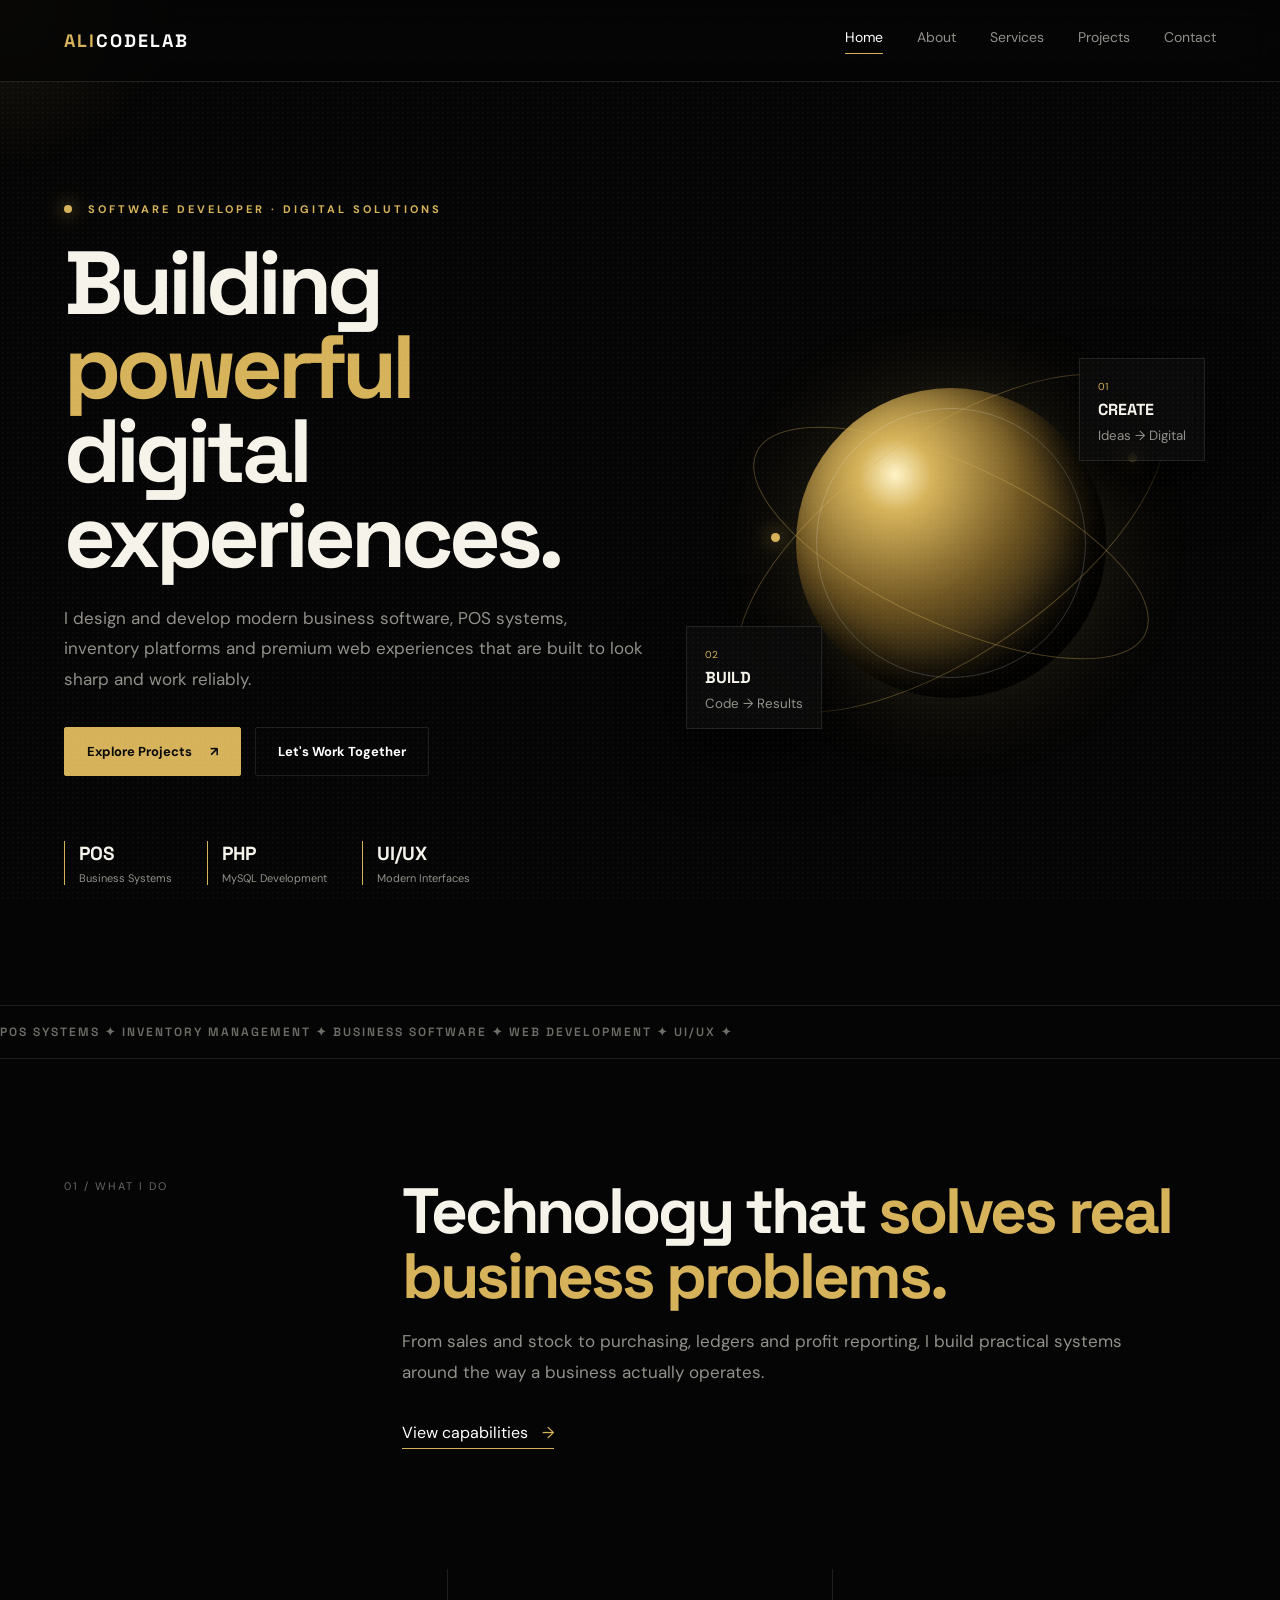
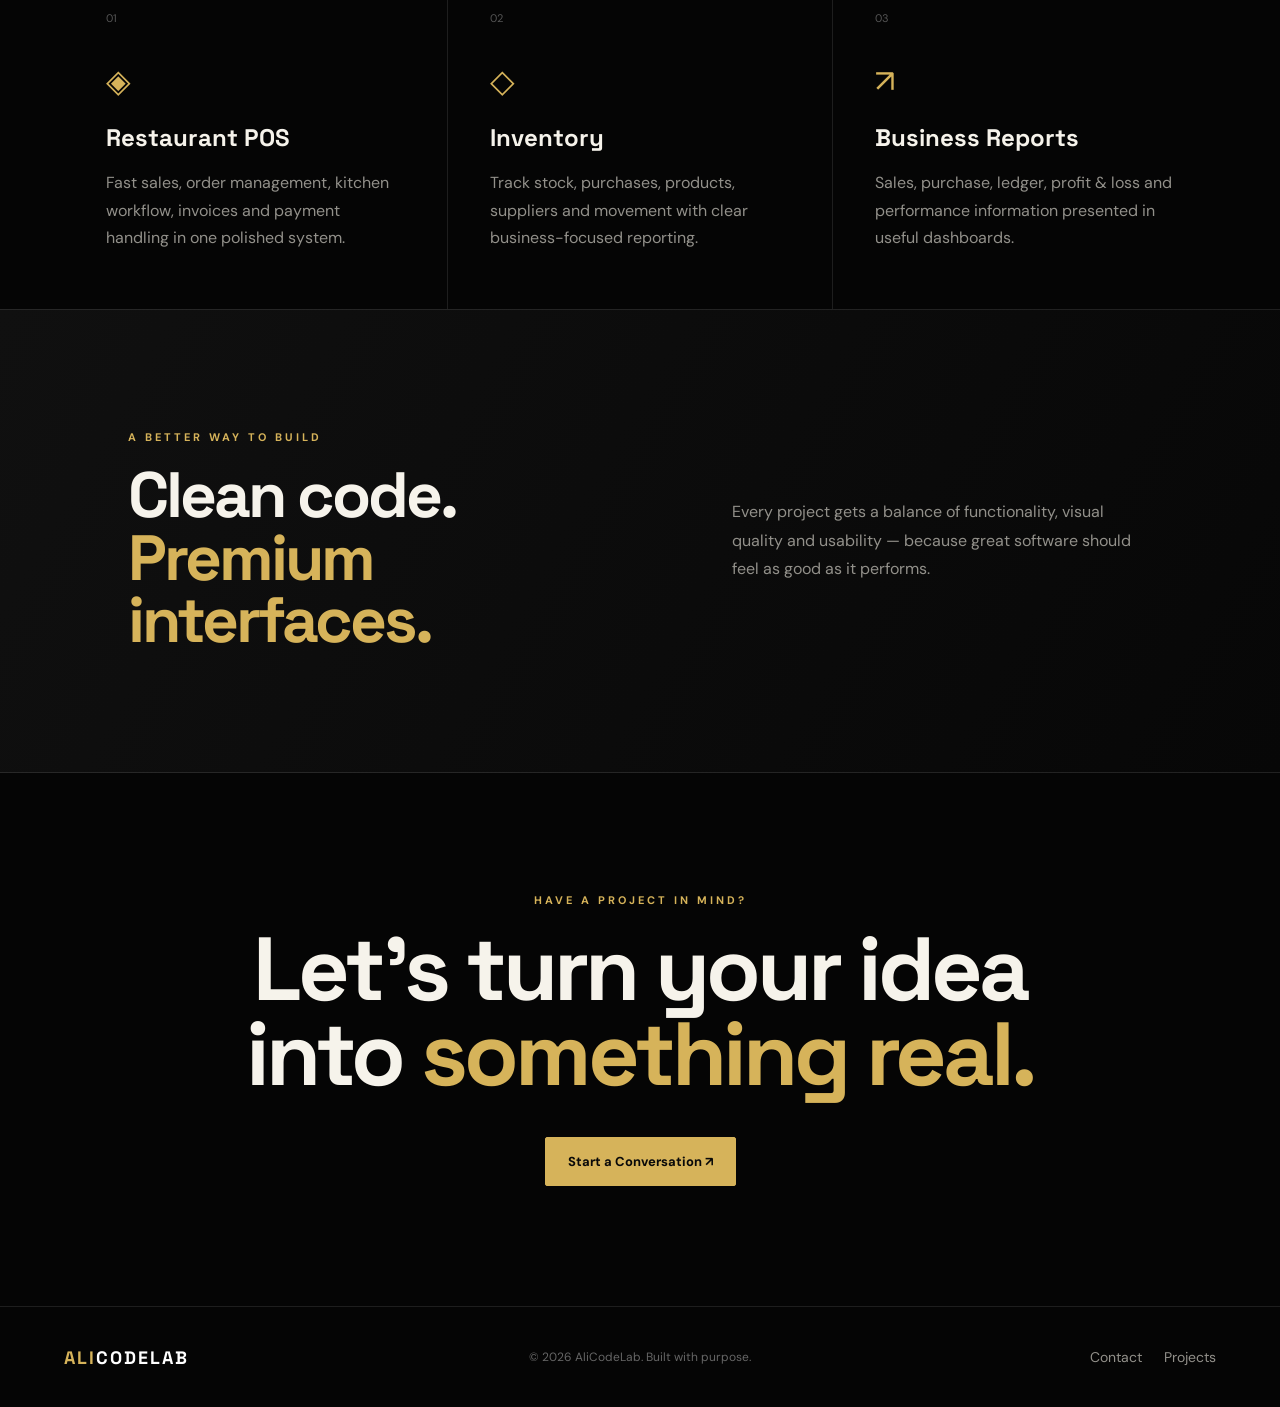
==== index.html @ a8de0b4a "Add files via upload" ====
<!DOCTYPE html>
<html lang="en">
<head>
<meta charset="UTF-8">
<meta name="viewport" content="width=device-width, initial-scale=1.0">
<meta name="description" content="AliCodeLab — Professional software development, POS, inventory and business management solutions.">
<meta name="theme-color" content="#050505">
<title>AliCodeLab | Software Developer</title>
<style>
@import url('https://fonts.googleapis.com/css2?family=DM+Sans:wght@400;500;600;700&family=Space+Grotesk:wght@400;500;600;700&display=swap');
:root{--bg:#050505;--panel:#0d0d0d;--panel2:#111;--gold:#d6b35a;--gold2:#ffe6a0;--text:#f6f3eb;--muted:#92908a;--line:rgba(255,255,255,.10);--max:1240px}
*{box-sizing:border-box}html{scroll-behavior:smooth}body{margin:0;background:var(--bg);color:var(--text);font-family:"DM Sans",sans-serif;overflow-x:hidden}body:before{content:"";position:fixed;inset:0;pointer-events:none;opacity:.04;background-image:radial-gradient(#fff 1px,transparent 1px);background-size:5px 5px;z-index:10}.cursor-glow{position:fixed;width:380px;height:380px;border-radius:50%;background:radial-gradient(circle,rgba(214,179,90,.10),transparent 65%);pointer-events:none;transform:translate(-50%,-50%);z-index:0}.site-header{height:82px;padding:0 5vw;display:flex;align-items:center;justify-content:space-between;border-bottom:1px solid var(--line);position:sticky;top:0;background:rgba(5,5,5,.82);backdrop-filter:blur(18px);z-index:20}.logo{font:700 18px "Space Grotesk";letter-spacing:2px;color:#fff;text-decoration:none}.logo span{color:var(--gold)}.nav{display:flex;gap:34px}.nav a,.footer-links a{color:var(--muted);text-decoration:none;font-size:14px;transition:.3s}.nav a:hover,.nav a.active,.footer-links a:hover{color:#fff}.nav a.active:after{content:"";display:block;height:1px;background:var(--gold);margin-top:7px}.menu-toggle{display:none;background:none;border:0;color:#fff;font-size:25px}.section{width:min(var(--max),90vw);margin:auto;padding:120px 0;position:relative;z-index:1}.hero{min-height:calc(100vh - 82px);display:grid;grid-template-columns:1.05fr .95fr;align-items:center;gap:40px}.eyebrow{font-size:11px;letter-spacing:3px;color:var(--gold);font-weight:700}.eyebrow span{display:inline-block;width:8px;height:8px;background:var(--gold);border-radius:50%;margin-right:10px;box-shadow:0 0 18px var(--gold)}h1,h2,h3{font-family:"Space Grotesk",sans-serif;margin:0}h1{font-size:clamp(55px,7vw,105px);line-height:.94;letter-spacing:-5px;margin:25px 0}h1 em,h2 span{color:var(--gold);font-style:normal}.hero-text,.page-hero p{max-width:660px;color:var(--muted);font-size:17px;line-height:1.8}.hero-actions{display:flex;gap:14px;margin-top:32px;flex-wrap:wrap}.btn{display:inline-flex;align-items:center;gap:18px;padding:15px 22px;border:1px solid var(--line);border-radius:2px;text-decoration:none;font-weight:700;font-size:13px;transition:.3s}.btn-gold{background:var(--gold);color:#090909;border-color:var(--gold)}.btn-gold:hover{background:var(--gold2);transform:translateY(-3px);box-shadow:0 12px 35px rgba(214,179,90,.18)}.btn-ghost{color:#fff}.btn-ghost:hover{border-color:var(--gold);transform:translateY(-3px)}.mini-stats{display:flex;gap:35px;margin-top:65px}.mini-stats div{border-left:1px solid var(--gold);padding-left:14px}.mini-stats strong{display:block;font:700 19px "Space Grotesk"}.mini-stats span{font-size:11px;color:var(--muted);display:block;margin-top:5px}.hero-visual{min-height:590px;display:grid;place-items:center}.orb-wrap{width:min(530px,90vw);height:530px;position:relative}.orb{position:absolute;width:310px;height:310px;left:50%;top:50%;transform:translate(-50%,-50%);border-radius:50%;background:radial-gradient(circle at 32% 28%,#fff4c8 0,#d6b35a 12%,#705622 42%,#17130a 72%,#050505 100%);box-shadow:inset -25px -25px 50px #000,0 0 90px rgba(214,179,90,.16);animation:float 6s ease-in-out infinite}.orb:after{content:"";position:absolute;inset:20px;border-radius:50%;border:1px solid rgba(255,255,255,.18)}.ring{position:absolute;border:1px solid rgba(214,179,90,.35);border-radius:50%;left:50%;top:50%;transform:translate(-50%,-50%) rotate(25deg)}.ring-a{width:430px;height:160px;animation:spin 11s linear infinite}.ring-b{width:500px;height:220px;transform:translate(-50%,-50%) rotate(-35deg);animation:spin 15s linear infinite reverse}.orbit-dot{position:absolute;width:9px;height:9px;background:var(--gold);border-radius:50%;box-shadow:0 0 20px var(--gold)}.dot-a{left:16%;top:48%}.dot-b{right:15%;top:33%}.visual-card{position:absolute;background:rgba(12,12,12,.8);border:1px solid var(--line);padding:15px 18px;backdrop-filter:blur(10px);box-shadow:0 20px 60px #000}.visual-card span{color:var(--gold);font-size:10px}.visual-card b{display:block;font:700 16px "Space Grotesk";margin:4px 0}.visual-card small{color:var(--muted)}.card-top{right:2%;top:15%}.card-bottom{left:0;bottom:15%}.marquee{border-top:1px solid var(--line);border-bottom:1px solid var(--line);padding:18px 0;white-space:nowrap;overflow:hidden;color:#6f6d67;font:600 12px "Space Grotesk";letter-spacing:2px}.marquee div{animation:marquee 20s linear infinite}.intro-grid,.two-col{display:grid;grid-template-columns:25% 1fr;gap:50px}.section-label{font-size:11px;letter-spacing:2px;color:#666}.big-copy{max-width:850px}.big-copy h2,.prose h2{font-size:clamp(40px,5vw,70px);line-height:1.02;letter-spacing:-3px}.big-copy p,.prose p{color:var(--muted);font-size:17px;line-height:1.8;max-width:760px}.text-link{color:#fff;text-decoration:none;border-bottom:1px solid var(--gold);padding-bottom:5px;display:inline-block;margin-top:18px}.text-link span{color:var(--gold);margin-left:10px}.feature-grid{display:grid;grid-template-columns:repeat(3,1fr);gap:1px;background:var(--line);padding:0}.feature{background:var(--bg);padding:42px;min-height:310px;transition:.4s}.feature:hover{background:var(--panel)}.feature-num{color:#555;font-size:11px}.icon{font-size:32px;color:var(--gold);margin:35px 0 20px}.feature h3{font-size:24px}.feature p{color:var(--muted);line-height:1.7}.dark-panel{width:100%;padding-left:10%;padding-right:10%;background:linear-gradient(120deg,#101010,#070707);border-top:1px solid var(--line);border-bottom:1px solid var(--line);display:flex;justify-content:space-between;align-items:center;gap:70px}.dark-panel h2{font-size:clamp(40px,5vw,75px);line-height:.98;margin-top:20px;letter-spacing:-3px}.dark-panel p{max-width:420px;color:var(--muted);line-height:1.8}.cta{text-align:center}.cta h2{font-size:clamp(45px,7vw,90px);line-height:.95;letter-spacing:-4px;margin:20px 0 40px}.page-hero{padding-top:150px;padding-bottom:100px}.page-hero h1{max-width:900px}.values{display:grid;grid-template-columns:repeat(3,1fr);gap:1px;background:var(--line)}.values article{background:var(--bg);padding:40px}.values b{color:var(--gold);font-size:12px}.values h3{font-size:25px;margin:40px 0 12px}.values p{color:var(--muted);line-height:1.7}.quote{border-top:1px solid var(--line);text-align:center}.quote span{font:100px Georgia;color:var(--gold);display:block;height:65px}.quote h2{font-size:clamp(38px,5vw,68px);letter-spacing:-3px}.service-list{padding-top:30px}.service{display:grid;grid-template-columns:70px 1fr 30px;gap:30px;padding:45px 0;border-top:1px solid var(--line);transition:.3s}.service:last-child{border-bottom:1px solid var(--line)}.service>span{color:var(--gold);font-size:12px}.service h2{font-size:34px}.service p{color:var(--muted);max-width:720px;line-height:1.7}.service>b{font-size:22px;color:var(--gold)}.tags{display:flex;gap:8px;flex-wrap:wrap}.tags i{font-style:normal;font-size:10px;color:#bbb;border:1px solid var(--line);padding:7px 10px}.project-grid{display:grid;grid-template-columns:1fr 1fr;gap:18px}.project-card{border:1px solid var(--line);background:#0a0a0a;overflow:hidden}.project-card.featured{grid-column:1/-1;display:grid;grid-template-columns:1.2fr 1fr}.mock-screen{height:350px;background:radial-gradient(circle at 50% 20%,#252015,#090909);border-bottom:1px solid var(--line);padding:35px;position:relative;overflow:hidden}.featured .mock-screen{height:440px;border:0}.mock-top{display:flex;justify-content:space-between;color:var(--gold);font:700 12px "Space Grotesk"}.mock-top small{color:#888}.mock-chart{position:absolute;left:45px;right:45px;bottom:70px;height:150px;display:flex;align-items:end;gap:10px}.mock-chart i{flex:1;background:linear-gradient(#d6b35a,#4e3f1c);border-radius:4px 4px 0 0;height:30%;animation:bars 3s ease-in-out infinite alternate}.mock-chart i:nth-child(2){height:55%}.mock-chart i:nth-child(3){height:42%}.mock-chart i:nth-child(4){height:75%}.mock-chart i:nth-child(5){height:62%}.mock-chart i:nth-child(6){height:90%}.mock-cards{position:absolute;bottom:25px;left:45px;right:45px;display:flex;gap:10px}.mock-cards b{flex:1;border:1px solid var(--line);padding:10px;font-size:10px;color:#999}.project-info{padding:28px}.project-info>span{font-size:10px;color:var(--gold);letter-spacing:2px}.project-info h2{font-size:27px;margin:13px 0}.project-info p{color:var(--muted);line-height:1.7}.pos{display:grid;grid-template-columns:1fr 1fr;gap:15px}.pos-menu,.pos-cart{background:#111;border:1px solid var(--line);padding:20px;display:flex;flex-direction:column;gap:15px;font-size:12px}.pos-menu>b,.pos-cart>b{color:var(--gold)}.pos-cart strong{color:var(--gold);font-size:22px;margin-top:auto}.stock-bars{position:absolute;bottom:45px;left:45px;right:45px;height:220px;display:flex;gap:22px;align-items:end}.stock-bars i{flex:1;background:linear-gradient(#d6b35a,#2e2614);border-radius:5px 5px 0 0}.report-number{font:700 48px "Space Grotesk";color:var(--gold);margin-top:20px}.report-lines{margin-top:45px;display:grid;gap:20px}.report-lines i{height:10px;background:#28251d;width:90%}.report-lines i:nth-child(2){width:70%}.report-lines i:nth-child(3){width:82%}.report-lines i:nth-child(4){width:52%}.contact-grid{display:grid;grid-template-columns:1fr 1fr;gap:100px}.contact-copy h2{font-size:clamp(45px,5vw,70px);letter-spacing:-3px;margin:22px 0}.contact-copy>p{color:var(--muted);line-height:1.8;max-width:500px}.contact-items{margin-top:50px;display:grid;gap:20px}.contact-items a{color:#fff;text-decoration:none;border-top:1px solid var(--line);padding-top:18px}.contact-items small{display:block;color:var(--gold);font-size:9px;letter-spacing:2px;margin-bottom:7px}.contact-items strong{font-size:18px}.contact-form{background:#0b0b0b;border:1px solid var(--line);padding:35px}.contact-form label{display:block;color:#aaa;font-size:12px;margin-bottom:22px}.contact-form input,.contact-form textarea{display:block;width:100%;margin-top:8px;background:#050505;border:1px solid var(--line);color:#fff;padding:14px;font:inherit;outline:0}.contact-form input:focus,.contact-form textarea:focus{border-color:var(--gold)}.form-note{font-size:10px;color:#666;line-height:1.5}footer{border-top:1px solid var(--line);padding:30px 5vw;display:flex;justify-content:space-between;align-items:center;gap:20px;color:#666;font-size:12px}.footer-links{display:flex;gap:22px}.reveal{opacity:0;transform:translateY(25px);transition:opacity .8s,transform .8s}.reveal.show{opacity:1;transform:none}@keyframes float{50%{transform:translate(-50%,-55%) scale(1.03)}}@keyframes spin{to{transform:translate(-50%,-50%) rotate(385deg)}}@keyframes marquee{to{transform:translateX(-50%)}}@keyframes bars{to{opacity:.65;transform:scaleY(.88);transform-origin:bottom}}@media(max-width:800px){.site-header{height:70px}.menu-toggle{display:block}.nav{display:none;position:absolute;top:70px;left:0;right:0;background:#080808;border-bottom:1px solid var(--line);padding:20px 5vw;flex-direction:column;gap:18px}.nav.open{display:flex}.nav a.active:after{display:none}.section{padding:80px 0}.hero{grid-template-columns:1fr;min-height:auto;padding-top:80px}.hero-visual{min-height:420px}.orb-wrap{height:420px}.orb{width:230px;height:230px}.ring-a{width:330px}.ring-b{width:390px}.card-top{right:0}.card-bottom{left:0}.mini-stats{gap:16px;flex-wrap:wrap;margin-top:45px}.intro-grid,.two-col{grid-template-columns:1fr;gap:25px}.feature-grid,.values,.project-grid,.contact-grid{grid-template-columns:1fr}.project-card.featured{grid-column:auto;display:block}.featured .mock-screen{height:330px}.service{grid-template-columns:40px 1fr}.service>b{display:none}.service h2{font-size:25px}.dark-panel{display:block;padding-left:5vw;padding-right:5vw}.dark-panel p{margin-top:30px}.cta h2{letter-spacing:-2px}footer{flex-direction:column;align-items:flex-start}.page-hero h1{font-size:58px;letter-spacing:-3px}}
</style>
</head>
<body>
<div class="cursor-glow"></div>
<header class="site-header">
  <a class="logo" href="index.html"><span>ALI</span>CODELAB</a>
  <button class="menu-toggle" aria-label="Open menu">☰</button>
  <nav class="nav">
    <a class="active" href="index.html">Home</a>
    <a href="about.html">About</a>
    <a href="services.html">Services</a>
    <a href="projects.html">Projects</a>
    <a href="contact.html">Contact</a>
  </nav>
</header>

<main>
<section class="hero section">
  <div class="hero-copy reveal">
    <div class="eyebrow"><span></span> SOFTWARE DEVELOPER · DIGITAL SOLUTIONS</div>
    <h1>Building <em>powerful</em><br>digital experiences.</h1>
    <p class="hero-text">I design and develop modern business software, POS systems, inventory platforms and premium web experiences that are built to look sharp and work reliably.</p>
    <div class="hero-actions">
      <a class="btn btn-gold" href="projects.html">Explore Projects <b>↗</b></a>
      <a class="btn btn-ghost" href="contact.html">Let's Work Together</a>
    </div>
    <div class="mini-stats">
      <div><strong>POS</strong><span>Business Systems</span></div>
      <div><strong>PHP</strong><span>MySQL Development</span></div>
      <div><strong>UI/UX</strong><span>Modern Interfaces</span></div>
    </div>
  </div>
  <div class="hero-visual reveal">
    <div class="orb-wrap">
      <div class="orb"></div><div class="ring ring-a"></div><div class="ring ring-b"></div>
      <div class="orbit-dot dot-a"></div><div class="orbit-dot dot-b"></div>
      <div class="visual-card card-top"><span>01</span><b>CREATE</b><small>Ideas → Digital</small></div>
      <div class="visual-card card-bottom"><span>02</span><b>BUILD</b><small>Code → Results</small></div>
    </div>
  </div>
</section>

<section class="marquee"><div>POS SYSTEMS ✦ INVENTORY MANAGEMENT ✦ BUSINESS SOFTWARE ✦ WEB DEVELOPMENT ✦ UI/UX ✦</div></section>

<section class="section intro-grid">
  <div class="section-label">01 / WHAT I DO</div>
  <div class="big-copy reveal"><h2>Technology that <span>solves real business problems.</span></h2><p>From sales and stock to purchasing, ledgers and profit reporting, I build practical systems around the way a business actually operates.</p><a class="text-link" href="services.html">View capabilities <span>→</span></a></div>
</section>

<section class="section feature-grid">
  <article class="feature reveal"><div class="feature-num">01</div><div class="icon">◈</div><h3>Restaurant POS</h3><p>Fast sales, order management, kitchen workflow, invoices and payment handling in one polished system.</p></article>
  <article class="feature reveal"><div class="feature-num">02</div><div class="icon">◇</div><h3>Inventory</h3><p>Track stock, purchases, products, suppliers and movement with clear business-focused reporting.</p></article>
  <article class="feature reveal"><div class="feature-num">03</div><div class="icon">↗</div><h3>Business Reports</h3><p>Sales, purchase, ledger, profit & loss and performance information presented in useful dashboards.</p></article>
</section>

<section class="section dark-panel">
  <div><div class="eyebrow">A BETTER WAY TO BUILD</div><h2>Clean code.<br><span>Premium interfaces.</span></h2></div>
  <p>Every project gets a balance of functionality, visual quality and usability — because great software should feel as good as it performs.</p>
</section>

<section class="section cta reveal">
  <div class="eyebrow">HAVE A PROJECT IN MIND?</div><h2>Let's turn your idea<br>into <span>something real.</span></h2><a class="btn btn-gold" href="contact.html">Start a Conversation ↗</a>
</section>
</main>

<footer><div class="logo"><span>ALI</span>CODELAB</div><p>© 2026 AliCodeLab. Built with purpose.</p><div class="footer-links"><a href="contact.html">Contact</a><a href="projects.html">Projects</a></div></footer>
<script>
const menu=document.querySelector('.menu-toggle'),nav=document.querySelector('.nav');if(menu)menu.addEventListener('click',()=>nav.classList.toggle('open'));
const glow=document.querySelector('.cursor-glow');window.addEventListener('pointermove',e=>{if(glow){glow.style.left=e.clientX+'px';glow.style.top=e.clientY+'px'}});
const obs=new IntersectionObserver(entries=>entries.forEach(e=>{if(e.isIntersecting)e.target.classList.add('show')}),{threshold:.12});document.querySelectorAll('.reveal').forEach(el=>obs.observe(el));
document.querySelectorAll('a[href]').forEach(a=>{if(a.hostname===location.hostname&&a.pathname===location.pathname&&a.hash){a.addEventListener('click',e=>{const t=document.querySelector(a.hash);if(t){e.preventDefault();t.scrollIntoView({behavior:'smooth'})}})}});
</script>
</body>
</html>
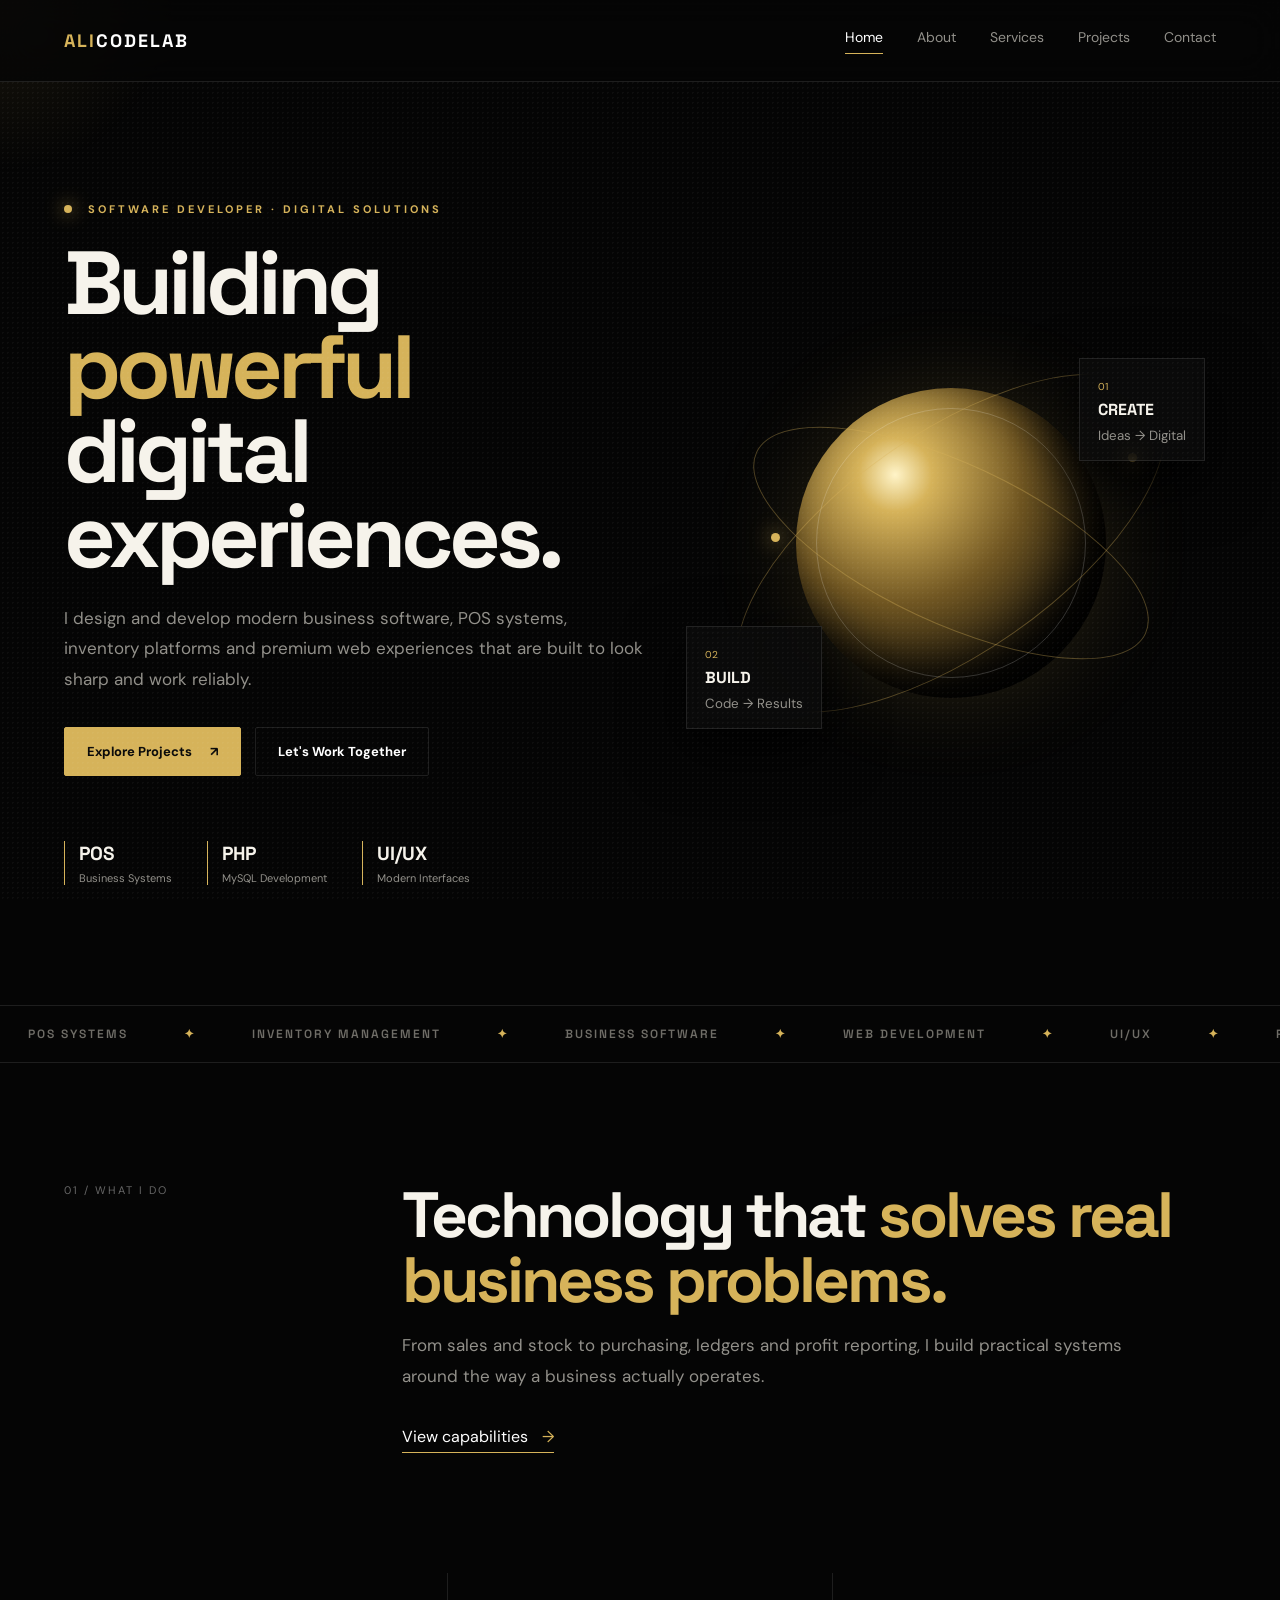
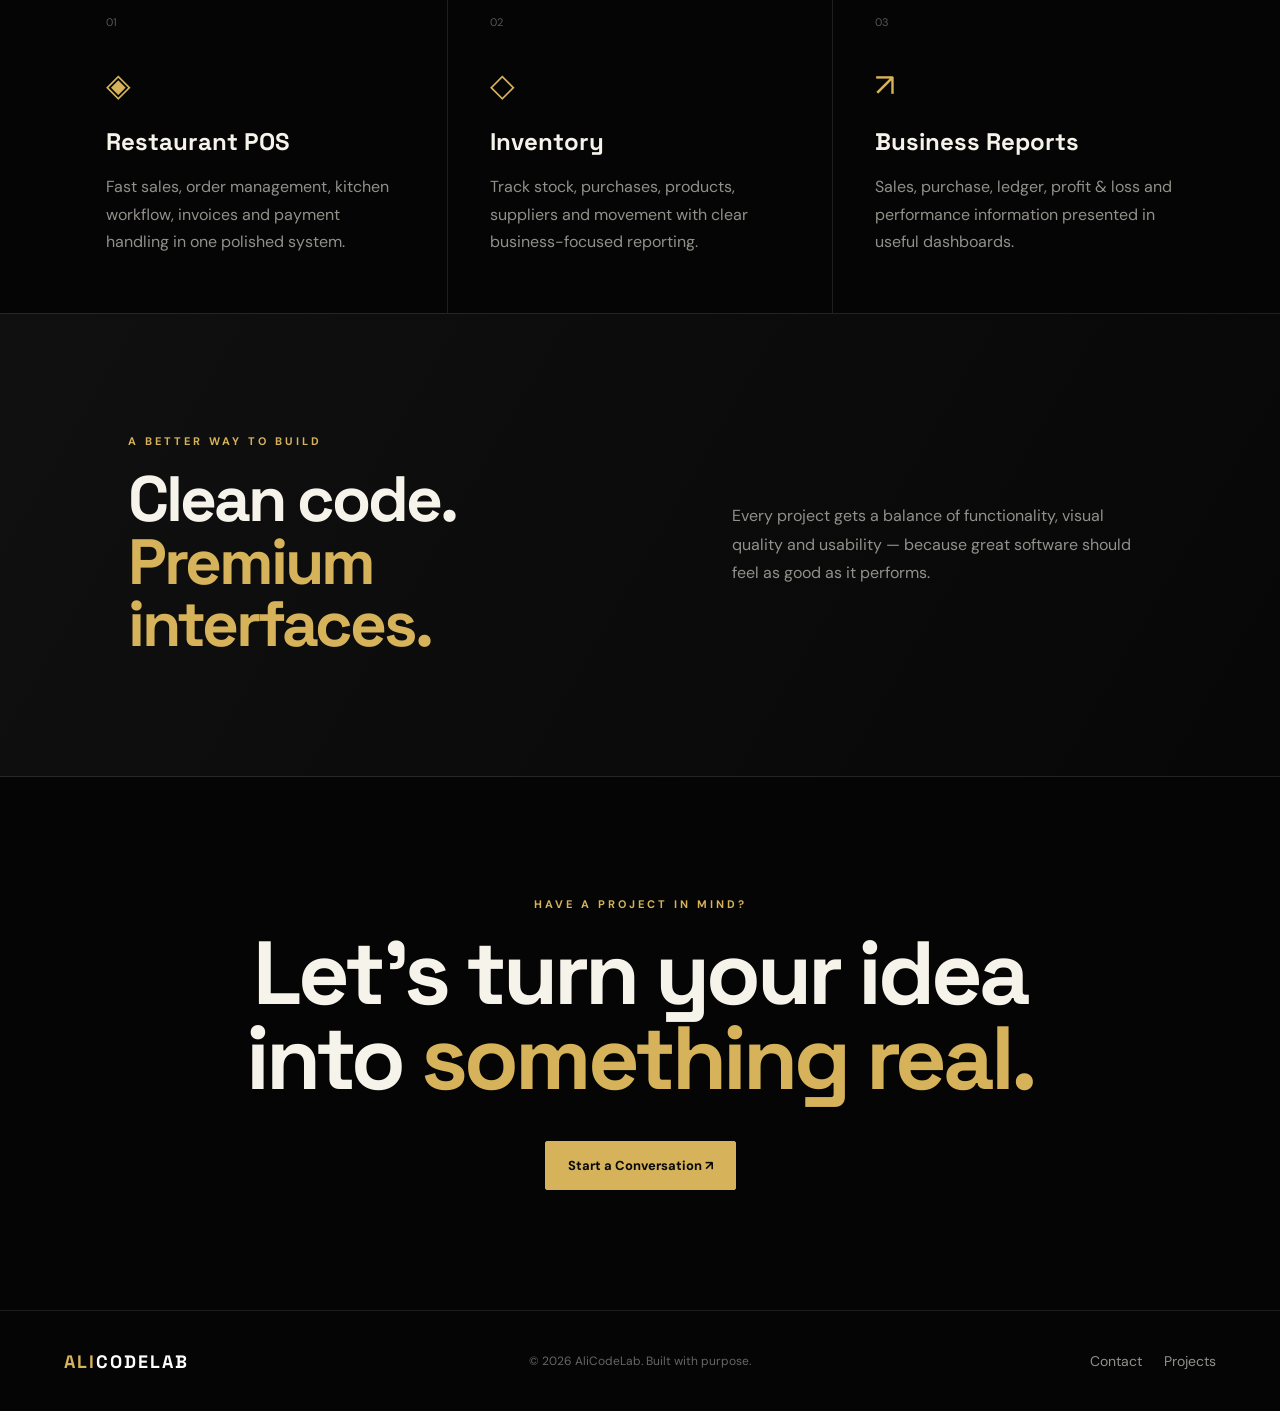
==== commit ed21971d: "Implement marquee section for services display Added a marquee section to display services dynamical" ====
--- a/index.html
+++ b/index.html
@@ -9,8 +9,45 @@
 <style>
 @import url('https://fonts.googleapis.com/css2?family=DM+Sans:wght@400;500;600;700&family=Space+Grotesk:wght@400;500;600;700&display=swap');
 :root{--bg:#050505;--panel:#0d0d0d;--panel2:#111;--gold:#d6b35a;--gold2:#ffe6a0;--text:#f6f3eb;--muted:#92908a;--line:rgba(255,255,255,.10);--max:1240px}
-*{box-sizing:border-box}html{scroll-behavior:smooth}body{margin:0;background:var(--bg);color:var(--text);font-family:"DM Sans",sans-serif;overflow-x:hidden}body:before{content:"";position:fixed;inset:0;pointer-events:none;opacity:.04;background-image:radial-gradient(#fff 1px,transparent 1px);background-size:5px 5px;z-index:10}.cursor-glow{position:fixed;width:380px;height:380px;border-radius:50%;background:radial-gradient(circle,rgba(214,179,90,.10),transparent 65%);pointer-events:none;transform:translate(-50%,-50%);z-index:0}.site-header{height:82px;padding:0 5vw;display:flex;align-items:center;justify-content:space-between;border-bottom:1px solid var(--line);position:sticky;top:0;background:rgba(5,5,5,.82);backdrop-filter:blur(18px);z-index:20}.logo{font:700 18px "Space Grotesk";letter-spacing:2px;color:#fff;text-decoration:none}.logo span{color:var(--gold)}.nav{display:flex;gap:34px}.nav a,.footer-links a{color:var(--muted);text-decoration:none;font-size:14px;transition:.3s}.nav a:hover,.nav a.active,.footer-links a:hover{color:#fff}.nav a.active:after{content:"";display:block;height:1px;background:var(--gold);margin-top:7px}.menu-toggle{display:none;background:none;border:0;color:#fff;font-size:25px}.section{width:min(var(--max),90vw);margin:auto;padding:120px 0;position:relative;z-index:1}.hero{min-height:calc(100vh - 82px);display:grid;grid-template-columns:1.05fr .95fr;align-items:center;gap:40px}.eyebrow{font-size:11px;letter-spacing:3px;color:var(--gold);font-weight:700}.eyebrow span{display:inline-block;width:8px;height:8px;background:var(--gold);border-radius:50%;margin-right:10px;box-shadow:0 0 18px var(--gold)}h1,h2,h3{font-family:"Space Grotesk",sans-serif;margin:0}h1{font-size:clamp(55px,7vw,105px);line-height:.94;letter-spacing:-5px;margin:25px 0}h1 em,h2 span{color:var(--gold);font-style:normal}.hero-text,.page-hero p{max-width:660px;color:var(--muted);font-size:17px;line-height:1.8}.hero-actions{display:flex;gap:14px;margin-top:32px;flex-wrap:wrap}.btn{display:inline-flex;align-items:center;gap:18px;padding:15px 22px;border:1px solid var(--line);border-radius:2px;text-decoration:none;font-weight:700;font-size:13px;transition:.3s}.btn-gold{background:var(--gold);color:#090909;border-color:var(--gold)}.btn-gold:hover{background:var(--gold2);transform:translateY(-3px);box-shadow:0 12px 35px rgba(214,179,90,.18)}.btn-ghost{color:#fff}.btn-ghost:hover{border-color:var(--gold);transform:translateY(-3px)}.mini-stats{display:flex;gap:35px;margin-top:65px}.mini-stats div{border-left:1px solid var(--gold);padding-left:14px}.mini-stats strong{display:block;font:700 19px "Space Grotesk"}.mini-stats span{font-size:11px;color:var(--muted);display:block;margin-top:5px}.hero-visual{min-height:590px;display:grid;place-items:center}.orb-wrap{width:min(530px,90vw);height:530px;position:relative}.orb{position:absolute;width:310px;height:310px;left:50%;top:50%;transform:translate(-50%,-50%);border-radius:50%;background:radial-gradient(circle at 32% 28%,#fff4c8 0,#d6b35a 12%,#705622 42%,#17130a 72%,#050505 100%);box-shadow:inset -25px -25px 50px #000,0 0 90px rgba(214,179,90,.16);animation:float 6s ease-in-out infinite}.orb:after{content:"";position:absolute;inset:20px;border-radius:50%;border:1px solid rgba(255,255,255,.18)}.ring{position:absolute;border:1px solid rgba(214,179,90,.35);border-radius:50%;left:50%;top:50%;transform:translate(-50%,-50%) rotate(25deg)}.ring-a{width:430px;height:160px;animation:spin 11s linear infinite}.ring-b{width:500px;height:220px;transform:translate(-50%,-50%) rotate(-35deg);animation:spin 15s linear infinite reverse}.orbit-dot{position:absolute;width:9px;height:9px;background:var(--gold);border-radius:50%;box-shadow:0 0 20px var(--gold)}.dot-a{left:16%;top:48%}.dot-b{right:15%;top:33%}.visual-card{position:absolute;background:rgba(12,12,12,.8);border:1px solid var(--line);padding:15px 18px;backdrop-filter:blur(10px);box-shadow:0 20px 60px #000}.visual-card span{color:var(--gold);font-size:10px}.visual-card b{display:block;font:700 16px "Space Grotesk";margin:4px 0}.visual-card small{color:var(--muted)}.card-top{right:2%;top:15%}.card-bottom{left:0;bottom:15%}.marquee{border-top:1px solid var(--line);border-bottom:1px solid var(--line);padding:18px 0;white-space:nowrap;overflow:hidden;color:#6f6d67;font:600 12px "Space Grotesk";letter-spacing:2px}.marquee div{animation:marquee 20s linear infinite}.intro-grid,.two-col{display:grid;grid-template-columns:25% 1fr;gap:50px}.section-label{font-size:11px;letter-spacing:2px;color:#666}.big-copy{max-width:850px}.big-copy h2,.prose h2{font-size:clamp(40px,5vw,70px);line-height:1.02;letter-spacing:-3px}.big-copy p,.prose p{color:var(--muted);font-size:17px;line-height:1.8;max-width:760px}.text-link{color:#fff;text-decoration:none;border-bottom:1px solid var(--gold);padding-bottom:5px;display:inline-block;margin-top:18px}.text-link span{color:var(--gold);margin-left:10px}.feature-grid{display:grid;grid-template-columns:repeat(3,1fr);gap:1px;background:var(--line);padding:0}.feature{background:var(--bg);padding:42px;min-height:310px;transition:.4s}.feature:hover{background:var(--panel)}.feature-num{color:#555;font-size:11px}.icon{font-size:32px;color:var(--gold);margin:35px 0 20px}.feature h3{font-size:24px}.feature p{color:var(--muted);line-height:1.7}.dark-panel{width:100%;padding-left:10%;padding-right:10%;background:linear-gradient(120deg,#101010,#070707);border-top:1px solid var(--line);border-bottom:1px solid var(--line);display:flex;justify-content:space-between;align-items:center;gap:70px}.dark-panel h2{font-size:clamp(40px,5vw,75px);line-height:.98;margin-top:20px;letter-spacing:-3px}.dark-panel p{max-width:420px;color:var(--muted);line-height:1.8}.cta{text-align:center}.cta h2{font-size:clamp(45px,7vw,90px);line-height:.95;letter-spacing:-4px;margin:20px 0 40px}.page-hero{padding-top:150px;padding-bottom:100px}.page-hero h1{max-width:900px}.values{display:grid;grid-template-columns:repeat(3,1fr);gap:1px;background:var(--line)}.values article{background:var(--bg);padding:40px}.values b{color:var(--gold);font-size:12px}.values h3{font-size:25px;margin:40px 0 12px}.values p{color:var(--muted);line-height:1.7}.quote{border-top:1px solid var(--line);text-align:center}.quote span{font:100px Georgia;color:var(--gold);display:block;height:65px}.quote h2{font-size:clamp(38px,5vw,68px);letter-spacing:-3px}.service-list{padding-top:30px}.service{display:grid;grid-template-columns:70px 1fr 30px;gap:30px;padding:45px 0;border-top:1px solid var(--line);transition:.3s}.service:last-child{border-bottom:1px solid var(--line)}.service>span{color:var(--gold);font-size:12px}.service h2{font-size:34px}.service p{color:var(--muted);max-width:720px;line-height:1.7}.service>b{font-size:22px;color:var(--gold)}.tags{display:flex;gap:8px;flex-wrap:wrap}.tags i{font-style:normal;font-size:10px;color:#bbb;border:1px solid var(--line);padding:7px 10px}.project-grid{display:grid;grid-template-columns:1fr 1fr;gap:18px}.project-card{border:1px solid var(--line);background:#0a0a0a;overflow:hidden}.project-card.featured{grid-column:1/-1;display:grid;grid-template-columns:1.2fr 1fr}.mock-screen{height:350px;background:radial-gradient(circle at 50% 20%,#252015,#090909);border-bottom:1px solid var(--line);padding:35px;position:relative;overflow:hidden}.featured .mock-screen{height:440px;border:0}.mock-top{display:flex;justify-content:space-between;color:var(--gold);font:700 12px "Space Grotesk"}.mock-top small{color:#888}.mock-chart{position:absolute;left:45px;right:45px;bottom:70px;height:150px;display:flex;align-items:end;gap:10px}.mock-chart i{flex:1;background:linear-gradient(#d6b35a,#4e3f1c);border-radius:4px 4px 0 0;height:30%;animation:bars 3s ease-in-out infinite alternate}.mock-chart i:nth-child(2){height:55%}.mock-chart i:nth-child(3){height:42%}.mock-chart i:nth-child(4){height:75%}.mock-chart i:nth-child(5){height:62%}.mock-chart i:nth-child(6){height:90%}.mock-cards{position:absolute;bottom:25px;left:45px;right:45px;display:flex;gap:10px}.mock-cards b{flex:1;border:1px solid var(--line);padding:10px;font-size:10px;color:#999}.project-info{padding:28px}.project-info>span{font-size:10px;color:var(--gold);letter-spacing:2px}.project-info h2{font-size:27px;margin:13px 0}.project-info p{color:var(--muted);line-height:1.7}.pos{display:grid;grid-template-columns:1fr 1fr;gap:15px}.pos-menu,.pos-cart{background:#111;border:1px solid var(--line);padding:20px;display:flex;flex-direction:column;gap:15px;font-size:12px}.pos-menu>b,.pos-cart>b{color:var(--gold)}.pos-cart strong{color:var(--gold);font-size:22px;margin-top:auto}.stock-bars{position:absolute;bottom:45px;left:45px;right:45px;height:220px;display:flex;gap:22px;align-items:end}.stock-bars i{flex:1;background:linear-gradient(#d6b35a,#2e2614);border-radius:5px 5px 0 0}.report-number{font:700 48px "Space Grotesk";color:var(--gold);margin-top:20px}.report-lines{margin-top:45px;display:grid;gap:20px}.report-lines i{height:10px;background:#28251d;width:90%}.report-lines i:nth-child(2){width:70%}.report-lines i:nth-child(3){width:82%}.report-lines i:nth-child(4){width:52%}.contact-grid{display:grid;grid-template-columns:1fr 1fr;gap:100px}.contact-copy h2{font-size:clamp(45px,5vw,70px);letter-spacing:-3px;margin:22px 0}.contact-copy>p{color:var(--muted);line-height:1.8;max-width:500px}.contact-items{margin-top:50px;display:grid;gap:20px}.contact-items a{color:#fff;text-decoration:none;border-top:1px solid var(--line);padding-top:18px}.contact-items small{display:block;color:var(--gold);font-size:9px;letter-spacing:2px;margin-bottom:7px}.contact-items strong{font-size:18px}.contact-form{background:#0b0b0b;border:1px solid var(--line);padding:35px}.contact-form label{display:block;color:#aaa;font-size:12px;margin-bottom:22px}.contact-form input,.contact-form textarea{display:block;width:100%;margin-top:8px;background:#050505;border:1px solid var(--line);color:#fff;padding:14px;font:inherit;outline:0}.contact-form input:focus,.contact-form textarea:focus{border-color:var(--gold)}.form-note{font-size:10px;color:#666;line-height:1.5}footer{border-top:1px solid var(--line);padding:30px 5vw;display:flex;justify-content:space-between;align-items:center;gap:20px;color:#666;font-size:12px}.footer-links{display:flex;gap:22px}.reveal{opacity:0;transform:translateY(25px);transition:opacity .8s,transform .8s}.reveal.show{opacity:1;transform:none}@keyframes float{50%{transform:translate(-50%,-55%) scale(1.03)}}@keyframes spin{to{transform:translate(-50%,-50%) rotate(385deg)}}@keyframes marquee{to{transform:translateX(-50%)}}@keyframes bars{to{opacity:.65;transform:scaleY(.88);transform-origin:bottom}}@media(max-width:800px){.site-header{height:70px}.menu-toggle{display:block}.nav{display:none;position:absolute;top:70px;left:0;right:0;background:#080808;border-bottom:1px solid var(--line);padding:20px 5vw;flex-direction:column;gap:18px}.nav.open{display:flex}.nav a.active:after{display:none}.section{padding:80px 0}.hero{grid-template-columns:1fr;min-height:auto;padding-top:80px}.hero-visual{min-height:420px}.orb-wrap{height:420px}.orb{width:230px;height:230px}.ring-a{width:330px}.ring-b{width:390px}.card-top{right:0}.card-bottom{left:0}.mini-stats{gap:16px;flex-wrap:wrap;margin-top:45px}.intro-grid,.two-col{grid-template-columns:1fr;gap:25px}.feature-grid,.values,.project-grid,.contact-grid{grid-template-columns:1fr}.project-card.featured{grid-column:auto;display:block}.featured .mock-screen{height:330px}.service{grid-template-columns:40px 1fr}.service>b{display:none}.service h2{font-size:25px}.dark-panel{display:block;padding-left:5vw;padding-right:5vw}.dark-panel p{margin-top:30px}.cta h2{letter-spacing:-2px}footer{flex-direction:column;align-items:flex-start}.page-hero h1{font-size:58px;letter-spacing:-3px}}
-</style>
+*{box-sizing:border-box}html{scroll-behavior:smooth}body{margin:0;background:var(--bg);color:var(--text);font-family:"DM Sans",sans-serif;overflow-x:hidden}body:before{content:"";position:fixed;inset:0;pointer-events:none;opacity:.04;background-image:radial-gradient(#fff 1px,transparent 1px);background-size:5px 5px;z-index:10}.cursor-glow{position:fixed;width:380px;height:380px;border-radius:50%;background:radial-gradient(circle,rgba(214,179,90,.10),transparent 65%);pointer-events:none;transform:translate(-50%,-50%);z-index:0}.site-header{height:82px;padding:0 5vw;display:flex;align-items:center;justify-content:space-between;border-bottom:1px solid var(--line);position:sticky;top:0;background:rgba(5,5,5,.82);backdrop-filter:blur(18px);z-index:20}.logo{font:700 18px "Space Grotesk";letter-spacing:2px;color:#fff;text-decoration:none}.logo span{color:var(--gold)}.nav{display:flex;gap:34px}.nav a,.footer-links a{color:var(--muted);text-decoration:none;font-size:14px;transition:.3s}.nav a:hover,.nav a.active,.footer-links a:hover{color:#fff}.nav a.active:after{content:"";display:block;height:1px;background:var(--gold);margin-top:7px}.menu-toggle{display:none;background:none;border:0;color:#fff;font-size:25px}.section{width:min(var(--max),90vw);margin:auto;padding:120px 0;position:relative;z-index:1}.hero{min-height:calc(100vh - 82px);display:grid;grid-template-columns:1.05fr .95fr;align-items:center;gap:40px}.eyebrow{font-size:11px;letter-spacing:3px;color:var(--gold);font-weight:700}.eyebrow span{display:inline-block;width:8px;height:8px;background:var(--gold);border-radius:50%;margin-right:10px;box-shadow:0 0 18px var(--gold)}h1,h2,h3{font-family:"Space Grotesk",sans-serif;margin:0}h1{font-size:clamp(55px,7vw,105px);line-height:.94;letter-spacing:-5px;margin:25px 0}h1 em,h2 span{color:var(--gold);font-style:normal}.hero-text,.page-hero p{max-width:660px;color:var(--muted);font-size:17px;line-height:1.8}.hero-actions{display:flex;gap:14px;margin-top:32px;flex-wrap:wrap}.btn{display:inline-flex;align-items:center;gap:18px;padding:15px 22px;border:1px solid var(--line);border-radius:2px;text-decoration:none;font-weight:700;font-size:13px;transition:.3s}.btn-gold{background:var(--gold);color:#090909;border-color:var(--gold)}.btn-gold:hover{background:var(--gold2);transform:translateY(-3px);box-shadow:0 12px 35px rgba(214,179,90,.18)}.btn-ghost{color:#fff}.btn-ghost:hover{border-color:var(--gold);transform:translateY(-3px)}.mini-stats{display:flex;gap:35px;margin-top:65px}.mini-stats div{border-left:1px solid var(--gold);padding-left:14px}.mini-stats strong{display:block;font:700 19px "Space Grotesk"}.mini-stats span{font-size:11px;color:var(--muted);display:block;margin-top:5px}.hero-visual{min-height:590px;display:grid;place-items:center}.orb-wrap{width:min(530px,90vw);height:530px;position:relative}.orb{position:absolute;width:310px;height:310px;left:50%;top:50%;transform:translate(-50%,-50%);border-radius:50%;background:radial-gradient(circle at 32% 28%,#fff4c8 0,#d6b35a 12%,#705622 42%,#17130a 72%,#050505 100%);box-shadow:inset -25px -25px 50px #000,0 0 90px rgba(214,179,90,.16);animation:float 6s ease-in-out infinite}.orb:after{content:"";position:absolute;inset:20px;border-radius:50%;border:1px solid rgba(255,255,255,.18)}.ring{position:absolute;border:1px solid rgba(214,179,90,.35);border-radius:50%;left:50%;top:50%;transform:translate(-50%,-50%) rotate(25deg)}.ring-a{width:430px;height:160px;animation:spin 11s linear infinite}.ring-b{width:500px;height:220px;transform:translate(-50%,-50%) rotate(-35deg);animation:spin 15s linear infinite reverse}.orbit-dot{position:absolute;width:9px;height:9px;background:var(--gold);border-radius:50%;box-shadow:0 0 20px var(--gold)}.dot-a{left:16%;top:48%}.dot-b{right:15%;top:33%}.visual-card{position:absolute;background:rgba(12,12,12,.8);border:1px solid var(--line);padding:15px 18px;backdrop-filter:blur(10px);box-shadow:0 20px 60px #000}.visual-card span{color:var(--gold);font-size:10px}.visual-card b{display:block;font:700 16px "Space Grotesk";margin:4px 0}.visual-card small{color:var(--muted)}.card-top{right:2%;top:15%}.card-bottom{left:0;bottom:15%}.marquee{
+border-top:1px solid var(--line);
+border-bottom:1px solid var(--line);
+height:58px;
+display:flex;
+align-items:center;
+overflow:hidden;
+white-space:nowrap;
+position:relative;
+color:#6f6d67;
+font:600 12px "Space Grotesk";
+letter-spacing:2px;
+}
+.marquee-track{
+display:flex;
+width:max-content;
+flex-shrink:0;
+animation:marqueeMove 22s linear infinite;
+will-change:transform;
+}
+.marquee-group{
+display:flex;
+flex-shrink:0;
+align-items:center;
+}
+.marquee-group span{
+display:inline-block;
+padding:0 28px;
+}
+.marquee-group span::after{
+content:"✦";
+color:var(--gold);
+margin-left:56px;
+}
+@keyframes marqueeMove{
+from{transform:translateX(0)}
+to{transform:translateX(-50%)}
+}.intro-grid,.two-col{display:grid;grid-template-columns:25% 1fr;gap:50px}.section-label{font-size:11px;letter-spacing:2px;color:#666}.big-copy{max-width:850px}.big-copy h2,.prose h2{font-size:clamp(40px,5vw,70px);line-height:1.02;letter-spacing:-3px}.big-copy p,.prose p{color:var(--muted);font-size:17px;line-height:1.8;max-width:760px}.text-link{color:#fff;text-decoration:none;border-bottom:1px solid var(--gold);padding-bottom:5px;display:inline-block;margin-top:18px}.text-link span{color:var(--gold);margin-left:10px}.feature-grid{display:grid;grid-template-columns:repeat(3,1fr);gap:1px;background:var(--line);padding:0}.feature{background:var(--bg);padding:42px;min-height:310px;transition:.4s}.feature:hover{background:var(--panel)}.feature-num{color:#555;font-size:11px}.icon{font-size:32px;color:var(--gold);margin:35px 0 20px}.feature h3{font-size:24px}.feature p{color:var(--muted);line-height:1.7}.dark-panel{width:100%;padding-left:10%;padding-right:10%;background:linear-gradient(120deg,#101010,#070707);border-top:1px solid var(--line);border-bottom:1px solid var(--line);display:flex;justify-content:space-between;align-items:center;gap:70px}.dark-panel h2{font-size:clamp(40px,5vw,75px);line-height:.98;margin-top:20px;letter-spacing:-3px}.dark-panel p{max-width:420px;color:var(--muted);line-height:1.8}.cta{text-align:center}.cta h2{font-size:clamp(45px,7vw,90px);line-height:.95;letter-spacing:-4px;margin:20px 0 40px}.page-hero{padding-top:150px;padding-bottom:100px}.page-hero h1{max-width:900px}.values{display:grid;grid-template-columns:repeat(3,1fr);gap:1px;background:var(--line)}.values article{background:var(--bg);padding:40px}.values b{color:var(--gold);font-size:12px}.values h3{font-size:25px;margin:40px 0 12px}.values p{color:var(--muted);line-height:1.7}.quote{border-top:1px solid var(--line);text-align:center}.quote span{font:100px Georgia;color:var(--gold);display:block;height:65px}.quote h2{font-size:clamp(38px,5vw,68px);letter-spacing:-3px}.service-list{padding-top:30px}.service{display:grid;grid-template-columns:70px 1fr 30px;gap:30px;padding:45px 0;border-top:1px solid var(--line);transition:.3s}.service:last-child{border-bottom:1px solid var(--line)}.service>span{color:var(--gold);font-size:12px}.service h2{font-size:34px}.service p{color:var(--muted);max-width:720px;line-height:1.7}.service>b{font-size:22px;color:var(--gold)}.tags{display:flex;gap:8px;flex-wrap:wrap}.tags i{font-style:normal;font-size:10px;color:#bbb;border:1px solid var(--line);padding:7px 10px}.project-grid{display:grid;grid-template-columns:1fr 1fr;gap:18px}.project-card{border:1px solid var(--line);background:#0a0a0a;overflow:hidden}.project-card.featured{grid-column:1/-1;display:grid;grid-template-columns:1.2fr 1fr}.mock-screen{height:350px;background:radial-gradient(circle at 50% 20%,#252015,#090909);border-bottom:1px solid var(--line);padding:35px;position:relative;overflow:hidden}.featured .mock-screen{height:440px;border:0}.mock-top{display:flex;justify-content:space-between;color:var(--gold);font:700 12px "Space Grotesk"}.mock-top small{color:#888}.mock-chart{position:absolute;left:45px;right:45px;bottom:70px;height:150px;display:flex;align-items:end;gap:10px}.mock-chart i{flex:1;background:linear-gradient(#d6b35a,#4e3f1c);border-radius:4px 4px 0 0;height:30%;animation:bars 3s ease-in-out infinite alternate}.mock-chart i:nth-child(2){height:55%}.mock-chart i:nth-child(3){height:42%}.mock-chart i:nth-child(4){height:75%}.mock-chart i:nth-child(5){height:62%}.mock-chart i:nth-child(6){height:90%}.mock-cards{position:absolute;bottom:25px;left:45px;right:45px;display:flex;gap:10px}.mock-cards b{flex:1;border:1px solid var(--line);padding:10px;font-size:10px;color:#999}.project-info{padding:28px}.project-info>span{font-size:10px;color:var(--gold);letter-spacing:2px}.project-info h2{font-size:27px;margin:13px 0}.project-info p{color:var(--muted);line-height:1.7}.pos{display:grid;grid-template-columns:1fr 1fr;gap:15px}.pos-menu,.pos-cart{background:#111;border:1px solid var(--line);padding:20px;display:flex;flex-direction:column;gap:15px;font-size:12px}.pos-menu>b,.pos-cart>b{color:var(--gold)}.pos-cart strong{color:var(--gold);font-size:22px;margin-top:auto}.stock-bars{position:absolute;bottom:45px;left:45px;right:45px;height:220px;display:flex;gap:22px;align-items:end}.stock-bars i{flex:1;background:linear-gradient(#d6b35a,#2e2614);border-radius:5px 5px 0 0}.report-number{font:700 48px "Space Grotesk";color:var(--gold);margin-top:20px}.report-lines{margin-top:45px;display:grid;gap:20px}.report-lines i{height:10px;background:#28251d;width:90%}.report-lines i:nth-child(2){width:70%}.report-lines i:nth-child(3){width:82%}.report-lines i:nth-child(4){width:52%}.contact-grid{display:grid;grid-template-columns:1fr 1fr;gap:100px}.contact-copy h2{font-size:clamp(45px,5vw,70px);letter-spacing:-3px;margin:22px 0}.contact-copy>p{color:var(--muted);line-height:1.8;max-width:500px}.contact-items{margin-top:50px;display:grid;gap:20px}.contact-items a{color:#fff;text-decoration:none;border-top:1px solid var(--line);padding-top:18px}.contact-items small{display:block;color:var(--gold);font-size:9px;letter-spacing:2px;margin-bottom:7px}.contact-items strong{font-size:18px}.contact-form{background:#0b0b0b;border:1px solid var(--line);padding:35px}.contact-form label{display:block;color:#aaa;font-size:12px;margin-bottom:22px}.contact-form input,.contact-form textarea{display:block;width:100%;margin-top:8px;background:#050505;border:1px solid var(--line);color:#fff;padding:14px;font:inherit;outline:0}.contact-form input:focus,.contact-form textarea:focus{border-color:var(--gold)}.form-note{font-size:10px;color:#666;line-height:1.5}footer{border-top:1px solid var(--line);padding:30px 5vw;display:flex;justify-content:space-between;align-items:center;gap:20px;color:#666;font-size:12px}.footer-links{display:flex;gap:22px}.reveal{opacity:0;transform:translateY(25px);transition:opacity .8s,transform .8s}.reveal.show{opacity:1;transform:none}@keyframes float{50%{transform:translate(-50%,-55%) scale(1.03)}}@keyframes spin{to{transform:translate(-50%,-50%) rotate(385deg)}}@keyframes marquee{to{transform:translateX(-50%)}}@keyframes bars{to{opacity:.65;transform:scaleY(.88);transform-origin:bottom}}@media(max-width:800px){.site-header{height:70px}.menu-toggle{display:block}.nav{display:none;position:absolute;top:70px;left:0;right:0;background:#080808;border-bottom:1px solid var(--line);padding:20px 5vw;flex-direction:column;gap:18px}.nav.open{display:flex}.nav a.active:after{display:none}.section{padding:80px 0}.hero{grid-template-columns:1fr;min-height:auto;padding-top:80px}.hero-visual{min-height:420px}.orb-wrap{height:420px}.orb{width:230px;height:230px}.ring-a{width:330px}.ring-b{width:390px}.card-top{right:0}.card-bottom{left:0}.mini-stats{gap:16px;flex-wrap:wrap;margin-top:45px}.intro-grid,.two-col{grid-template-columns:1fr;gap:25px}.feature-grid,.values,.project-grid,.contact-grid{grid-template-columns:1fr}.project-card.featured{grid-column:auto;display:block}.featured .mock-screen{height:330px}.service{grid-template-columns:40px 1fr}.service>b{display:none}.service h2{font-size:25px}.dark-panel{display:block;padding-left:5vw;padding-right:5vw}.dark-panel p{margin-top:30px}.cta h2{letter-spacing:-2px}footer{flex-direction:column;align-items:flex-start}.page-hero h1{font-size:58px;letter-spacing:-3px}}
+@media(prefers-reduced-motion:reduce){.marquee-track{animation:none}.orb,.ring-a,.ring-b,.mock-chart i{animation:none!important}}</style>
 </head>
 <body>
 <div class="cursor-glow"></div>
@@ -52,7 +89,24 @@
   </div>
 </section>
 
-<section class="marquee"><div>POS SYSTEMS ✦ INVENTORY MANAGEMENT ✦ BUSINESS SOFTWARE ✦ WEB DEVELOPMENT ✦ UI/UX ✦</div></section>
+<section class="marquee" aria-label="Services">
+  <div class="marquee-track">
+    <div class="marquee-group" aria-hidden="true">
+      <span>POS SYSTEMS</span>
+      <span>INVENTORY MANAGEMENT</span>
+      <span>BUSINESS SOFTWARE</span>
+      <span>WEB DEVELOPMENT</span>
+      <span>UI/UX</span>
+    </div>
+    <div class="marquee-group" aria-hidden="true">
+      <span>POS SYSTEMS</span>
+      <span>INVENTORY MANAGEMENT</span>
+      <span>BUSINESS SOFTWARE</span>
+      <span>WEB DEVELOPMENT</span>
+      <span>UI/UX</span>
+    </div>
+  </div>
+</section>
 
 <section class="section intro-grid">
   <div class="section-label">01 / WHAT I DO</div>
@@ -83,4 +137,4 @@
 document.querySelectorAll('a[href]').forEach(a=>{if(a.hostname===location.hostname&&a.pathname===location.pathname&&a.hash){a.addEventListener('click',e=>{const t=document.querySelector(a.hash);if(t){e.preventDefault();t.scrollIntoView({behavior:'smooth'})}})}});
 </script>
 </body>
-</html>+</html>
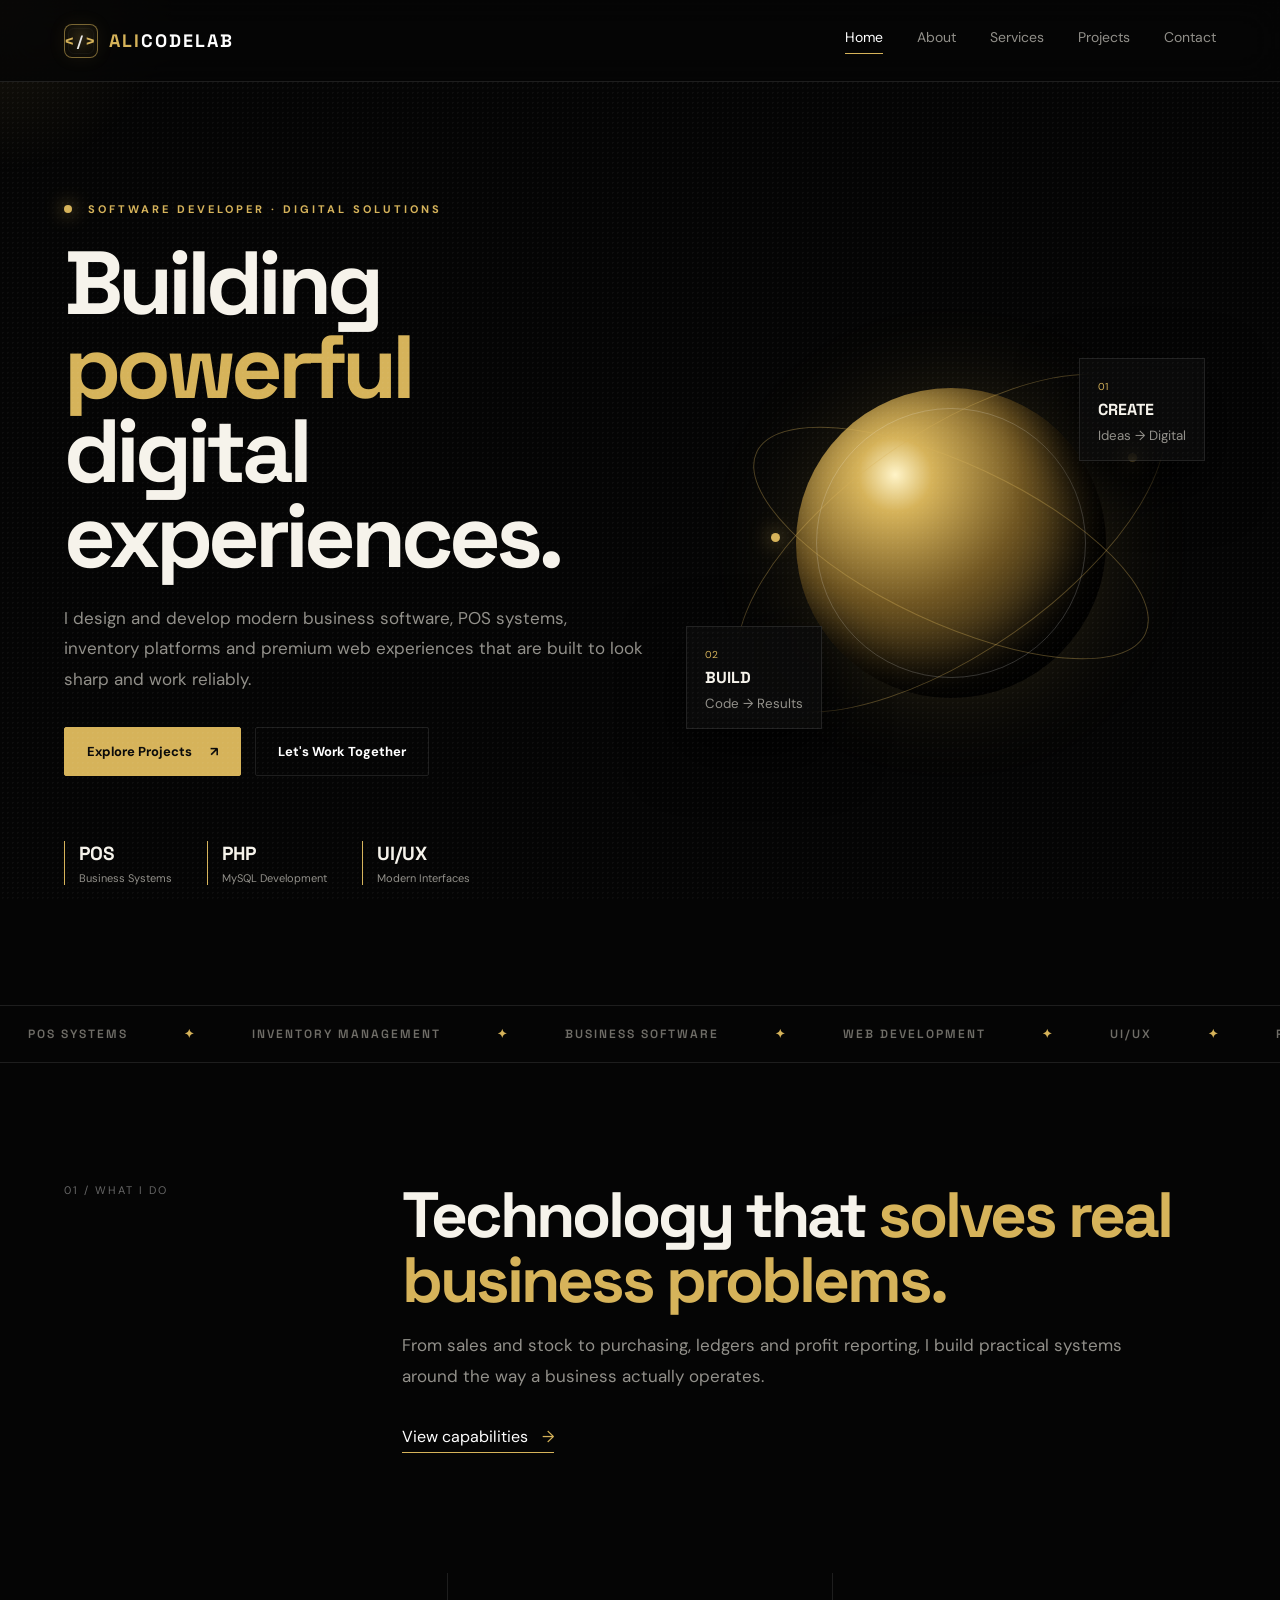
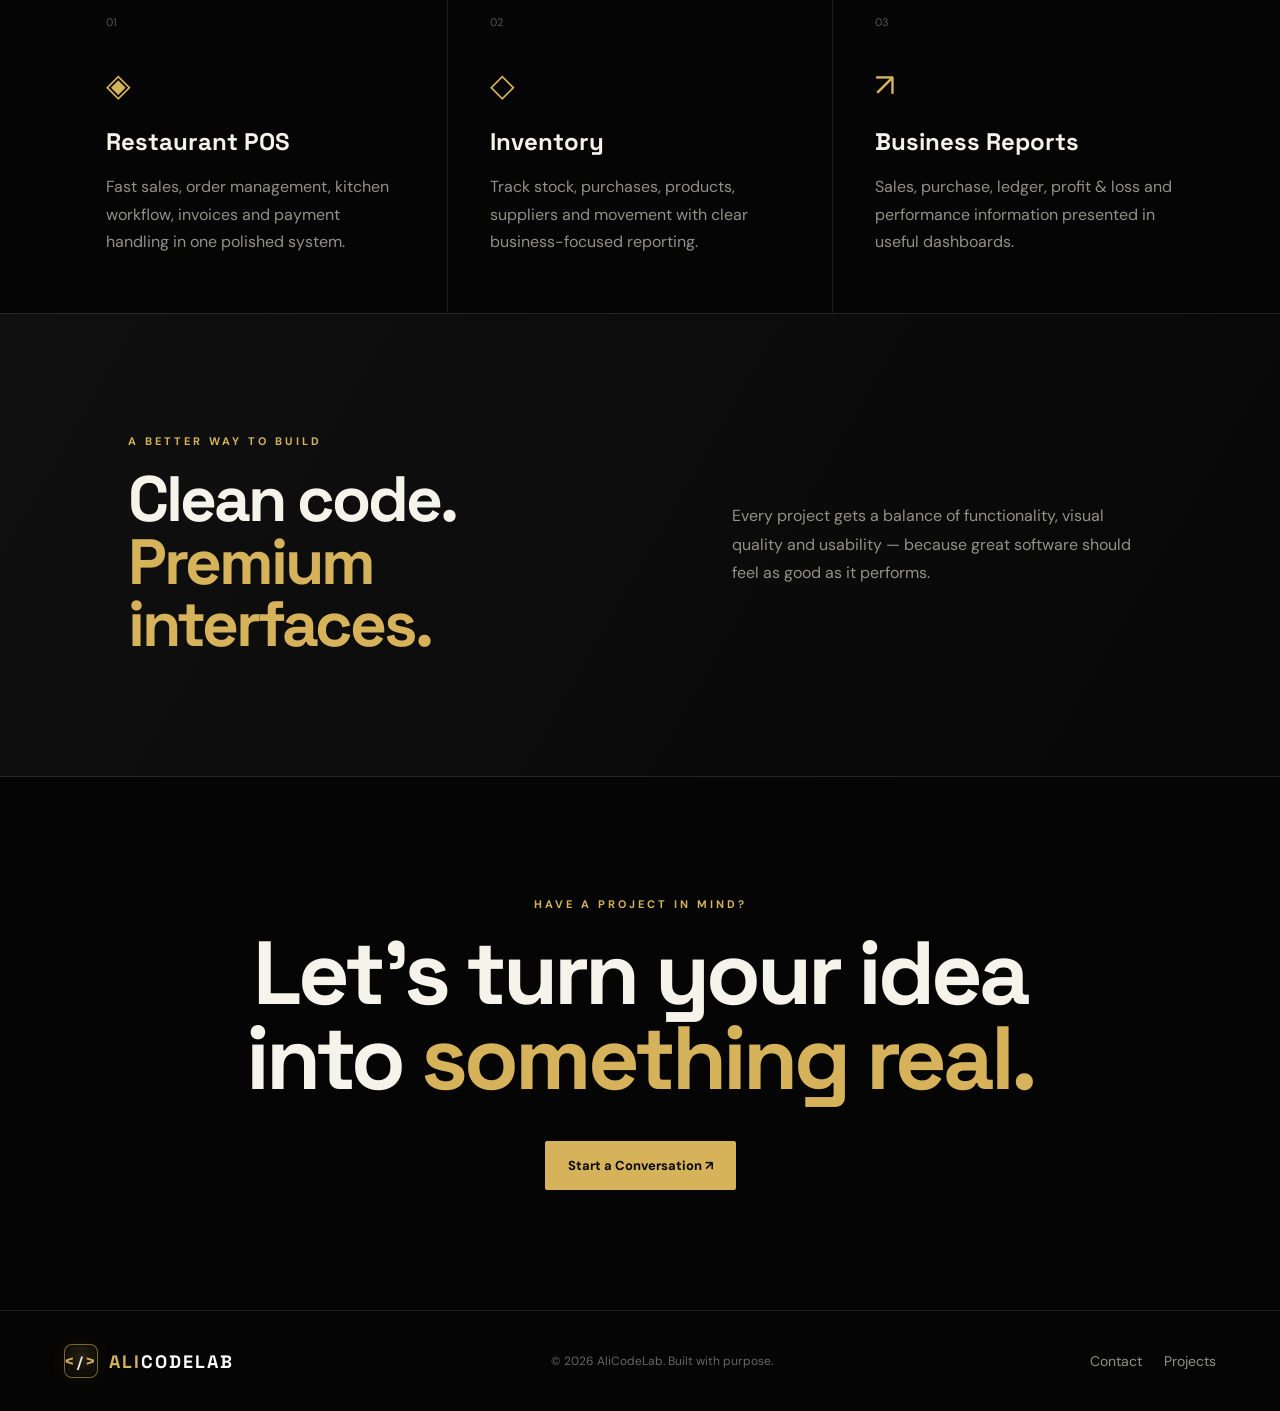
==== commit a1b662b4: "Change greeting from 'Hello World' to 'Goodbye World'" ====
--- a/index.html
+++ b/index.html
@@ -1,140 +1,1733 @@
 <!DOCTYPE html>
 <html lang="en">
+
 <head>
-<meta charset="UTF-8">
-<meta name="viewport" content="width=device-width, initial-scale=1.0">
-<meta name="description" content="AliCodeLab — Professional software development, POS, inventory and business management solutions.">
-<meta name="theme-color" content="#050505">
-<title>AliCodeLab | Software Developer</title>
-<style>
-@import url('https://fonts.googleapis.com/css2?family=DM+Sans:wght@400;500;600;700&family=Space+Grotesk:wght@400;500;600;700&display=swap');
-:root{--bg:#050505;--panel:#0d0d0d;--panel2:#111;--gold:#d6b35a;--gold2:#ffe6a0;--text:#f6f3eb;--muted:#92908a;--line:rgba(255,255,255,.10);--max:1240px}
-*{box-sizing:border-box}html{scroll-behavior:smooth}body{margin:0;background:var(--bg);color:var(--text);font-family:"DM Sans",sans-serif;overflow-x:hidden}body:before{content:"";position:fixed;inset:0;pointer-events:none;opacity:.04;background-image:radial-gradient(#fff 1px,transparent 1px);background-size:5px 5px;z-index:10}.cursor-glow{position:fixed;width:380px;height:380px;border-radius:50%;background:radial-gradient(circle,rgba(214,179,90,.10),transparent 65%);pointer-events:none;transform:translate(-50%,-50%);z-index:0}.site-header{height:82px;padding:0 5vw;display:flex;align-items:center;justify-content:space-between;border-bottom:1px solid var(--line);position:sticky;top:0;background:rgba(5,5,5,.82);backdrop-filter:blur(18px);z-index:20}.logo{font:700 18px "Space Grotesk";letter-spacing:2px;color:#fff;text-decoration:none}.logo span{color:var(--gold)}.nav{display:flex;gap:34px}.nav a,.footer-links a{color:var(--muted);text-decoration:none;font-size:14px;transition:.3s}.nav a:hover,.nav a.active,.footer-links a:hover{color:#fff}.nav a.active:after{content:"";display:block;height:1px;background:var(--gold);margin-top:7px}.menu-toggle{display:none;background:none;border:0;color:#fff;font-size:25px}.section{width:min(var(--max),90vw);margin:auto;padding:120px 0;position:relative;z-index:1}.hero{min-height:calc(100vh - 82px);display:grid;grid-template-columns:1.05fr .95fr;align-items:center;gap:40px}.eyebrow{font-size:11px;letter-spacing:3px;color:var(--gold);font-weight:700}.eyebrow span{display:inline-block;width:8px;height:8px;background:var(--gold);border-radius:50%;margin-right:10px;box-shadow:0 0 18px var(--gold)}h1,h2,h3{font-family:"Space Grotesk",sans-serif;margin:0}h1{font-size:clamp(55px,7vw,105px);line-height:.94;letter-spacing:-5px;margin:25px 0}h1 em,h2 span{color:var(--gold);font-style:normal}.hero-text,.page-hero p{max-width:660px;color:var(--muted);font-size:17px;line-height:1.8}.hero-actions{display:flex;gap:14px;margin-top:32px;flex-wrap:wrap}.btn{display:inline-flex;align-items:center;gap:18px;padding:15px 22px;border:1px solid var(--line);border-radius:2px;text-decoration:none;font-weight:700;font-size:13px;transition:.3s}.btn-gold{background:var(--gold);color:#090909;border-color:var(--gold)}.btn-gold:hover{background:var(--gold2);transform:translateY(-3px);box-shadow:0 12px 35px rgba(214,179,90,.18)}.btn-ghost{color:#fff}.btn-ghost:hover{border-color:var(--gold);transform:translateY(-3px)}.mini-stats{display:flex;gap:35px;margin-top:65px}.mini-stats div{border-left:1px solid var(--gold);padding-left:14px}.mini-stats strong{display:block;font:700 19px "Space Grotesk"}.mini-stats span{font-size:11px;color:var(--muted);display:block;margin-top:5px}.hero-visual{min-height:590px;display:grid;place-items:center}.orb-wrap{width:min(530px,90vw);height:530px;position:relative}.orb{position:absolute;width:310px;height:310px;left:50%;top:50%;transform:translate(-50%,-50%);border-radius:50%;background:radial-gradient(circle at 32% 28%,#fff4c8 0,#d6b35a 12%,#705622 42%,#17130a 72%,#050505 100%);box-shadow:inset -25px -25px 50px #000,0 0 90px rgba(214,179,90,.16);animation:float 6s ease-in-out infinite}.orb:after{content:"";position:absolute;inset:20px;border-radius:50%;border:1px solid rgba(255,255,255,.18)}.ring{position:absolute;border:1px solid rgba(214,179,90,.35);border-radius:50%;left:50%;top:50%;transform:translate(-50%,-50%) rotate(25deg)}.ring-a{width:430px;height:160px;animation:spin 11s linear infinite}.ring-b{width:500px;height:220px;transform:translate(-50%,-50%) rotate(-35deg);animation:spin 15s linear infinite reverse}.orbit-dot{position:absolute;width:9px;height:9px;background:var(--gold);border-radius:50%;box-shadow:0 0 20px var(--gold)}.dot-a{left:16%;top:48%}.dot-b{right:15%;top:33%}.visual-card{position:absolute;background:rgba(12,12,12,.8);border:1px solid var(--line);padding:15px 18px;backdrop-filter:blur(10px);box-shadow:0 20px 60px #000}.visual-card span{color:var(--gold);font-size:10px}.visual-card b{display:block;font:700 16px "Space Grotesk";margin:4px 0}.visual-card small{color:var(--muted)}.card-top{right:2%;top:15%}.card-bottom{left:0;bottom:15%}.marquee{
-border-top:1px solid var(--line);
-border-bottom:1px solid var(--line);
-height:58px;
-display:flex;
-align-items:center;
-overflow:hidden;
-white-space:nowrap;
-position:relative;
-color:#6f6d67;
-font:600 12px "Space Grotesk";
-letter-spacing:2px;
-}
-.marquee-track{
-display:flex;
-width:max-content;
-flex-shrink:0;
-animation:marqueeMove 22s linear infinite;
-will-change:transform;
-}
-.marquee-group{
-display:flex;
-flex-shrink:0;
-align-items:center;
-}
-.marquee-group span{
-display:inline-block;
-padding:0 28px;
-}
-.marquee-group span::after{
-content:"✦";
-color:var(--gold);
-margin-left:56px;
-}
-@keyframes marqueeMove{
-from{transform:translateX(0)}
-to{transform:translateX(-50%)}
-}.intro-grid,.two-col{display:grid;grid-template-columns:25% 1fr;gap:50px}.section-label{font-size:11px;letter-spacing:2px;color:#666}.big-copy{max-width:850px}.big-copy h2,.prose h2{font-size:clamp(40px,5vw,70px);line-height:1.02;letter-spacing:-3px}.big-copy p,.prose p{color:var(--muted);font-size:17px;line-height:1.8;max-width:760px}.text-link{color:#fff;text-decoration:none;border-bottom:1px solid var(--gold);padding-bottom:5px;display:inline-block;margin-top:18px}.text-link span{color:var(--gold);margin-left:10px}.feature-grid{display:grid;grid-template-columns:repeat(3,1fr);gap:1px;background:var(--line);padding:0}.feature{background:var(--bg);padding:42px;min-height:310px;transition:.4s}.feature:hover{background:var(--panel)}.feature-num{color:#555;font-size:11px}.icon{font-size:32px;color:var(--gold);margin:35px 0 20px}.feature h3{font-size:24px}.feature p{color:var(--muted);line-height:1.7}.dark-panel{width:100%;padding-left:10%;padding-right:10%;background:linear-gradient(120deg,#101010,#070707);border-top:1px solid var(--line);border-bottom:1px solid var(--line);display:flex;justify-content:space-between;align-items:center;gap:70px}.dark-panel h2{font-size:clamp(40px,5vw,75px);line-height:.98;margin-top:20px;letter-spacing:-3px}.dark-panel p{max-width:420px;color:var(--muted);line-height:1.8}.cta{text-align:center}.cta h2{font-size:clamp(45px,7vw,90px);line-height:.95;letter-spacing:-4px;margin:20px 0 40px}.page-hero{padding-top:150px;padding-bottom:100px}.page-hero h1{max-width:900px}.values{display:grid;grid-template-columns:repeat(3,1fr);gap:1px;background:var(--line)}.values article{background:var(--bg);padding:40px}.values b{color:var(--gold);font-size:12px}.values h3{font-size:25px;margin:40px 0 12px}.values p{color:var(--muted);line-height:1.7}.quote{border-top:1px solid var(--line);text-align:center}.quote span{font:100px Georgia;color:var(--gold);display:block;height:65px}.quote h2{font-size:clamp(38px,5vw,68px);letter-spacing:-3px}.service-list{padding-top:30px}.service{display:grid;grid-template-columns:70px 1fr 30px;gap:30px;padding:45px 0;border-top:1px solid var(--line);transition:.3s}.service:last-child{border-bottom:1px solid var(--line)}.service>span{color:var(--gold);font-size:12px}.service h2{font-size:34px}.service p{color:var(--muted);max-width:720px;line-height:1.7}.service>b{font-size:22px;color:var(--gold)}.tags{display:flex;gap:8px;flex-wrap:wrap}.tags i{font-style:normal;font-size:10px;color:#bbb;border:1px solid var(--line);padding:7px 10px}.project-grid{display:grid;grid-template-columns:1fr 1fr;gap:18px}.project-card{border:1px solid var(--line);background:#0a0a0a;overflow:hidden}.project-card.featured{grid-column:1/-1;display:grid;grid-template-columns:1.2fr 1fr}.mock-screen{height:350px;background:radial-gradient(circle at 50% 20%,#252015,#090909);border-bottom:1px solid var(--line);padding:35px;position:relative;overflow:hidden}.featured .mock-screen{height:440px;border:0}.mock-top{display:flex;justify-content:space-between;color:var(--gold);font:700 12px "Space Grotesk"}.mock-top small{color:#888}.mock-chart{position:absolute;left:45px;right:45px;bottom:70px;height:150px;display:flex;align-items:end;gap:10px}.mock-chart i{flex:1;background:linear-gradient(#d6b35a,#4e3f1c);border-radius:4px 4px 0 0;height:30%;animation:bars 3s ease-in-out infinite alternate}.mock-chart i:nth-child(2){height:55%}.mock-chart i:nth-child(3){height:42%}.mock-chart i:nth-child(4){height:75%}.mock-chart i:nth-child(5){height:62%}.mock-chart i:nth-child(6){height:90%}.mock-cards{position:absolute;bottom:25px;left:45px;right:45px;display:flex;gap:10px}.mock-cards b{flex:1;border:1px solid var(--line);padding:10px;font-size:10px;color:#999}.project-info{padding:28px}.project-info>span{font-size:10px;color:var(--gold);letter-spacing:2px}.project-info h2{font-size:27px;margin:13px 0}.project-info p{color:var(--muted);line-height:1.7}.pos{display:grid;grid-template-columns:1fr 1fr;gap:15px}.pos-menu,.pos-cart{background:#111;border:1px solid var(--line);padding:20px;display:flex;flex-direction:column;gap:15px;font-size:12px}.pos-menu>b,.pos-cart>b{color:var(--gold)}.pos-cart strong{color:var(--gold);font-size:22px;margin-top:auto}.stock-bars{position:absolute;bottom:45px;left:45px;right:45px;height:220px;display:flex;gap:22px;align-items:end}.stock-bars i{flex:1;background:linear-gradient(#d6b35a,#2e2614);border-radius:5px 5px 0 0}.report-number{font:700 48px "Space Grotesk";color:var(--gold);margin-top:20px}.report-lines{margin-top:45px;display:grid;gap:20px}.report-lines i{height:10px;background:#28251d;width:90%}.report-lines i:nth-child(2){width:70%}.report-lines i:nth-child(3){width:82%}.report-lines i:nth-child(4){width:52%}.contact-grid{display:grid;grid-template-columns:1fr 1fr;gap:100px}.contact-copy h2{font-size:clamp(45px,5vw,70px);letter-spacing:-3px;margin:22px 0}.contact-copy>p{color:var(--muted);line-height:1.8;max-width:500px}.contact-items{margin-top:50px;display:grid;gap:20px}.contact-items a{color:#fff;text-decoration:none;border-top:1px solid var(--line);padding-top:18px}.contact-items small{display:block;color:var(--gold);font-size:9px;letter-spacing:2px;margin-bottom:7px}.contact-items strong{font-size:18px}.contact-form{background:#0b0b0b;border:1px solid var(--line);padding:35px}.contact-form label{display:block;color:#aaa;font-size:12px;margin-bottom:22px}.contact-form input,.contact-form textarea{display:block;width:100%;margin-top:8px;background:#050505;border:1px solid var(--line);color:#fff;padding:14px;font:inherit;outline:0}.contact-form input:focus,.contact-form textarea:focus{border-color:var(--gold)}.form-note{font-size:10px;color:#666;line-height:1.5}footer{border-top:1px solid var(--line);padding:30px 5vw;display:flex;justify-content:space-between;align-items:center;gap:20px;color:#666;font-size:12px}.footer-links{display:flex;gap:22px}.reveal{opacity:0;transform:translateY(25px);transition:opacity .8s,transform .8s}.reveal.show{opacity:1;transform:none}@keyframes float{50%{transform:translate(-50%,-55%) scale(1.03)}}@keyframes spin{to{transform:translate(-50%,-50%) rotate(385deg)}}@keyframes marquee{to{transform:translateX(-50%)}}@keyframes bars{to{opacity:.65;transform:scaleY(.88);transform-origin:bottom}}@media(max-width:800px){.site-header{height:70px}.menu-toggle{display:block}.nav{display:none;position:absolute;top:70px;left:0;right:0;background:#080808;border-bottom:1px solid var(--line);padding:20px 5vw;flex-direction:column;gap:18px}.nav.open{display:flex}.nav a.active:after{display:none}.section{padding:80px 0}.hero{grid-template-columns:1fr;min-height:auto;padding-top:80px}.hero-visual{min-height:420px}.orb-wrap{height:420px}.orb{width:230px;height:230px}.ring-a{width:330px}.ring-b{width:390px}.card-top{right:0}.card-bottom{left:0}.mini-stats{gap:16px;flex-wrap:wrap;margin-top:45px}.intro-grid,.two-col{grid-template-columns:1fr;gap:25px}.feature-grid,.values,.project-grid,.contact-grid{grid-template-columns:1fr}.project-card.featured{grid-column:auto;display:block}.featured .mock-screen{height:330px}.service{grid-template-columns:40px 1fr}.service>b{display:none}.service h2{font-size:25px}.dark-panel{display:block;padding-left:5vw;padding-right:5vw}.dark-panel p{margin-top:30px}.cta h2{letter-spacing:-2px}footer{flex-direction:column;align-items:flex-start}.page-hero h1{font-size:58px;letter-spacing:-3px}}
-@media(prefers-reduced-motion:reduce){.marquee-track{animation:none}.orb,.ring-a,.ring-b,.mock-chart i{animation:none!important}}</style>
+  <meta charset="UTF-8">
+  <meta name="viewport" content="width=device-width, initial-scale=1.0">
+
+  <meta name="description"
+    content="AliCodeLab — Professional software development, POS, inventory and business management solutions.">
+  <meta name="theme-color" content="#050505">
+
+  <title>AliCodeLab | Software Developer</title>
+
+  <style>
+    @import url('https://fonts.googleapis.com/css2?family=DM+Sans:wght@400;500;600;700&family=Space+Grotesk:wght@400;500;600;700&display=swap');
+
+    :root {
+      --bg: #050505;
+      --panel: #0d0d0d;
+      --panel2: #111;
+      --gold: #d6b35a;
+      --gold2: #ffe6a0;
+      --text: #f6f3eb;
+      --muted: #92908a;
+      --line: rgba(255, 255, 255, .10);
+      --max: 1240px;
+    }
+
+    * {
+      box-sizing: border-box;
+    }
+
+    html {
+      scroll-behavior: smooth;
+    }
+
+    body {
+      margin: 0;
+      background: var(--bg);
+      color: var(--text);
+      font-family: "DM Sans", sans-serif;
+      overflow-x: hidden;
+    }
+
+    body:before {
+      content: "";
+      position: fixed;
+      inset: 0;
+      pointer-events: none;
+      opacity: .04;
+      background-image: radial-gradient(#fff 1px, transparent 1px);
+      background-size: 5px 5px;
+      z-index: 10;
+    }
+
+    .cursor-glow {
+      position: fixed;
+      width: 380px;
+      height: 380px;
+      border-radius: 50%;
+      background: radial-gradient(circle,
+          rgba(214, 179, 90, .10),
+          transparent 65%);
+      pointer-events: none;
+      transform: translate(-50%, -50%);
+      z-index: 0;
+    }
+
+    /* ================================
+   HEADER
+================================ */
+
+    .site-header {
+      height: 82px;
+      padding: 0 5vw;
+      display: flex;
+      align-items: center;
+      justify-content: space-between;
+      border-bottom: 1px solid var(--line);
+      position: sticky;
+      top: 0;
+      background: rgba(5, 5, 5, .82);
+      backdrop-filter: blur(18px);
+      z-index: 20;
+    }
+
+    /* PREMIUM LOGO */
+
+    .logo {
+      display: flex;
+      align-items: center;
+      gap: 11px;
+      font: 700 18px "Space Grotesk", sans-serif;
+      letter-spacing: 2px;
+      color: #fff;
+      text-decoration: none;
+      white-space: nowrap;
+    }
+
+    .logo-text b {
+      color: var(--gold);
+    }
+
+    /* DEVELOPER ICON */
+
+    .dev-icon {
+      width: 34px;
+      height: 34px;
+      display: flex;
+      align-items: center;
+      justify-content: center;
+      gap: 1px;
+      border: 1px solid rgba(214, 179, 90, .55);
+      background:
+        radial-gradient(circle at 50% 40%,
+          rgba(214, 179, 90, .18),
+          rgba(214, 179, 90, .03) 65%,
+          transparent 100%);
+      color: var(--gold);
+      border-radius: 8px;
+      font: 700 17px "Space Grotesk", sans-serif;
+      position: relative;
+      box-shadow:
+        0 0 18px rgba(214, 179, 90, .08),
+        inset 0 0 15px rgba(214, 179, 90, .05);
+      transition: .35s ease;
+    }
+
+    .dev-icon:before {
+      content: "";
+      position: absolute;
+      inset: 3px;
+      border-radius: 6px;
+      border: 1px solid rgba(255, 255, 255, .035);
+      pointer-events: none;
+    }
+
+    .dev-icon span:first-child {
+      transform: translateX(1px);
+    }
+
+    .dev-icon span:last-child {
+      transform: translateX(-1px);
+    }
+
+    .dev-icon i {
+      font-style: normal;
+      color: #fff;
+      font-size: 15px;
+      opacity: .9;
+    }
+
+    .logo:hover .dev-icon {
+      border-color: var(--gold);
+      transform: translateY(-2px) rotate(-2deg);
+      box-shadow:
+        0 0 25px rgba(214, 179, 90, .20),
+        inset 0 0 18px rgba(214, 179, 90, .08);
+    }
+
+    .nav {
+      display: flex;
+      gap: 34px;
+    }
+
+    .nav a,
+    .footer-links a {
+      color: var(--muted);
+      text-decoration: none;
+      font-size: 14px;
+      transition: .3s;
+    }
+
+    .nav a:hover,
+    .nav a.active,
+    .footer-links a:hover {
+      color: #fff;
+    }
+
+    .nav a.active:after {
+      content: "";
+      display: block;
+      height: 1px;
+      background: var(--gold);
+      margin-top: 7px;
+    }
+
+    .menu-toggle {
+      display: none;
+      background: none;
+      border: 0;
+      color: #fff;
+      font-size: 25px;
+      cursor: pointer;
+    }
+
+    /* ================================
+   GENERAL
+================================ */
+
+    .section {
+      width: min(var(--max), 90vw);
+      margin: auto;
+      padding: 120px 0;
+      position: relative;
+      z-index: 1;
+    }
+
+    .hero {
+      min-height: calc(100vh - 82px);
+      display: grid;
+      grid-template-columns: 1.05fr .95fr;
+      align-items: center;
+      gap: 40px;
+    }
+
+    .eyebrow {
+      font-size: 11px;
+      letter-spacing: 3px;
+      color: var(--gold);
+      font-weight: 700;
+    }
+
+    .eyebrow span {
+      display: inline-block;
+      width: 8px;
+      height: 8px;
+      background: var(--gold);
+      border-radius: 50%;
+      margin-right: 10px;
+      box-shadow: 0 0 18px var(--gold);
+    }
+
+    h1,
+    h2,
+    h3 {
+      font-family: "Space Grotesk", sans-serif;
+      margin: 0;
+    }
+
+    h1 {
+      font-size: clamp(55px, 7vw, 105px);
+      line-height: .94;
+      letter-spacing: -5px;
+      margin: 25px 0;
+    }
+
+    h1 em,
+    h2 span {
+      color: var(--gold);
+      font-style: normal;
+    }
+
+    .hero-text,
+    .page-hero p {
+      max-width: 660px;
+      color: var(--muted);
+      font-size: 17px;
+      line-height: 1.8;
+    }
+
+    .hero-actions {
+      display: flex;
+      gap: 14px;
+      margin-top: 32px;
+      flex-wrap: wrap;
+    }
+
+    .btn {
+      display: inline-flex;
+      align-items: center;
+      gap: 18px;
+      padding: 15px 22px;
+      border: 1px solid var(--line);
+      border-radius: 2px;
+      text-decoration: none;
+      font-weight: 700;
+      font-size: 13px;
+      transition: .3s;
+    }
+
+    .btn-gold {
+      background: var(--gold);
+      color: #090909;
+      border-color: var(--gold);
+    }
+
+    .btn-gold:hover {
+      background: var(--gold2);
+      transform: translateY(-3px);
+      box-shadow: 0 12px 35px rgba(214, 179, 90, .18);
+    }
+
+    .btn-ghost {
+      color: #fff;
+    }
+
+    .btn-ghost:hover {
+      border-color: var(--gold);
+      transform: translateY(-3px);
+    }
+
+    .mini-stats {
+      display: flex;
+      gap: 35px;
+      margin-top: 65px;
+    }
+
+    .mini-stats div {
+      border-left: 1px solid var(--gold);
+      padding-left: 14px;
+    }
+
+    .mini-stats strong {
+      display: block;
+      font: 700 19px "Space Grotesk";
+    }
+
+    .mini-stats span {
+      font-size: 11px;
+      color: var(--muted);
+      display: block;
+      margin-top: 5px;
+    }
+
+    /* ================================
+   HERO VISUAL
+================================ */
+
+    .hero-visual {
+      min-height: 590px;
+      display: grid;
+      place-items: center;
+    }
+
+    .orb-wrap {
+      width: min(530px, 90vw);
+      height: 530px;
+      position: relative;
+    }
+
+    .orb {
+      position: absolute;
+      width: 310px;
+      height: 310px;
+      left: 50%;
+      top: 50%;
+      transform: translate(-50%, -50%);
+      border-radius: 50%;
+      background:
+        radial-gradient(circle at 32% 28%,
+          #fff4c8 0,
+          #d6b35a 12%,
+          #705622 42%,
+          #17130a 72%,
+          #050505 100%);
+      box-shadow:
+        inset -25px -25px 50px #000,
+        0 0 90px rgba(214, 179, 90, .16);
+      animation: float 6s ease-in-out infinite;
+    }
+
+    .orb:after {
+      content: "";
+      position: absolute;
+      inset: 20px;
+      border-radius: 50%;
+      border: 1px solid rgba(255, 255, 255, .18);
+    }
+
+    .ring {
+      position: absolute;
+      border: 1px solid rgba(214, 179, 90, .35);
+      border-radius: 50%;
+      left: 50%;
+      top: 50%;
+      transform: translate(-50%, -50%) rotate(25deg);
+    }
+
+    .ring-a {
+      width: 430px;
+      height: 160px;
+      animation: spin 11s linear infinite;
+    }
+
+    .ring-b {
+      width: 500px;
+      height: 220px;
+      transform: translate(-50%, -50%) rotate(-35deg);
+      animation: spin 15s linear infinite reverse;
+    }
+
+    .orbit-dot {
+      position: absolute;
+      width: 9px;
+      height: 9px;
+      background: var(--gold);
+      border-radius: 50%;
+      box-shadow: 0 0 20px var(--gold);
+    }
+
+    .dot-a {
+      left: 16%;
+      top: 48%;
+    }
+
+    .dot-b {
+      right: 15%;
+      top: 33%;
+    }
+
+    .visual-card {
+      position: absolute;
+      background: rgba(12, 12, 12, .8);
+      border: 1px solid var(--line);
+      padding: 15px 18px;
+      backdrop-filter: blur(10px);
+      box-shadow: 0 20px 60px #000;
+    }
+
+    .visual-card span {
+      color: var(--gold);
+      font-size: 10px;
+    }
+
+    .visual-card b {
+      display: block;
+      font: 700 16px "Space Grotesk";
+      margin: 4px 0;
+    }
+
+    .visual-card small {
+      color: var(--muted);
+    }
+
+    .card-top {
+      right: 2%;
+      top: 15%;
+    }
+
+    .card-bottom {
+      left: 0;
+      bottom: 15%;
+    }
+
+    /* ================================
+   MARQUEE
+================================ */
+
+    .marquee {
+      border-top: 1px solid var(--line);
+      border-bottom: 1px solid var(--line);
+      height: 58px;
+      display: flex;
+      align-items: center;
+      overflow: hidden;
+      white-space: nowrap;
+      position: relative;
+      color: #6f6d67;
+      font: 600 12px "Space Grotesk";
+      letter-spacing: 2px;
+    }
+
+    .marquee-track {
+      display: flex;
+      width: max-content;
+      flex-shrink: 0;
+      animation: marqueeMove 22s linear infinite;
+      will-change: transform;
+    }
+
+    .marquee-group {
+      display: flex;
+      flex-shrink: 0;
+      align-items: center;
+    }
+
+    .marquee-group span {
+      display: inline-block;
+      padding: 0 28px;
+    }
+
+    .marquee-group span::after {
+      content: "✦";
+      color: var(--gold);
+      margin-left: 56px;
+    }
+
+    /* ================================
+   INTRO
+================================ */
+
+    .intro-grid,
+    .two-col {
+      display: grid;
+      grid-template-columns: 25% 1fr;
+      gap: 50px;
+    }
+
+    .section-label {
+      font-size: 11px;
+      letter-spacing: 2px;
+      color: #666;
+    }
+
+    .big-copy {
+      max-width: 850px;
+    }
+
+    .big-copy h2,
+    .prose h2 {
+      font-size: clamp(40px, 5vw, 70px);
+      line-height: 1.02;
+      letter-spacing: -3px;
+    }
+
+    .big-copy p,
+    .prose p {
+      color: var(--muted);
+      font-size: 17px;
+      line-height: 1.8;
+      max-width: 760px;
+    }
+
+    .text-link {
+      color: #fff;
+      text-decoration: none;
+      border-bottom: 1px solid var(--gold);
+      padding-bottom: 5px;
+      display: inline-block;
+      margin-top: 18px;
+    }
+
+    .text-link span {
+      color: var(--gold);
+      margin-left: 10px;
+    }
+
+    /* ================================
+   FEATURES
+================================ */
+
+    .feature-grid {
+      display: grid;
+      grid-template-columns: repeat(3, 1fr);
+      gap: 1px;
+      background: var(--line);
+      padding: 0;
+    }
+
+    .feature {
+      background: var(--bg);
+      padding: 42px;
+      min-height: 310px;
+      transition: .4s;
+    }
+
+    .feature:hover {
+      background: var(--panel);
+    }
+
+    .feature-num {
+      color: #555;
+      font-size: 11px;
+    }
+
+    .icon {
+      font-size: 32px;
+      color: var(--gold);
+      margin: 35px 0 20px;
+    }
+
+    .feature h3 {
+      font-size: 24px;
+    }
+
+    .feature p {
+      color: var(--muted);
+      line-height: 1.7;
+    }
+
+    /* ================================
+   DARK PANEL
+================================ */
+
+    .dark-panel {
+      width: 100%;
+      padding-left: 10%;
+      padding-right: 10%;
+      background: linear-gradient(120deg, #101010, #070707);
+      border-top: 1px solid var(--line);
+      border-bottom: 1px solid var(--line);
+      display: flex;
+      justify-content: space-between;
+      align-items: center;
+      gap: 70px;
+    }
+
+    .dark-panel h2 {
+      font-size: clamp(40px, 5vw, 75px);
+      line-height: .98;
+      margin-top: 20px;
+      letter-spacing: -3px;
+    }
+
+    .dark-panel p {
+      max-width: 420px;
+      color: var(--muted);
+      line-height: 1.8;
+    }
+
+    /* ================================
+   CTA
+================================ */
+
+    .cta {
+      text-align: center;
+    }
+
+    .cta h2 {
+      font-size: clamp(45px, 7vw, 90px);
+      line-height: .95;
+      letter-spacing: -4px;
+      margin: 20px 0 40px;
+    }
+
+    /* ================================
+   PAGE HERO
+================================ */
+
+    .page-hero {
+      padding-top: 150px;
+      padding-bottom: 100px;
+    }
+
+    .page-hero h1 {
+      max-width: 900px;
+    }
+
+    /* ================================
+   VALUES
+================================ */
+
+    .values {
+      display: grid;
+      grid-template-columns: repeat(3, 1fr);
+      gap: 1px;
+      background: var(--line);
+    }
+
+    .values article {
+      background: var(--bg);
+      padding: 40px;
+    }
+
+    .values b {
+      color: var(--gold);
+      font-size: 12px;
+    }
+
+    .values h3 {
+      font-size: 25px;
+      margin: 40px 0 12px;
+    }
+
+    .values p {
+      color: var(--muted);
+      line-height: 1.7;
+    }
+
+    /* ================================
+   QUOTE
+================================ */
+
+    .quote {
+      border-top: 1px solid var(--line);
+      text-align: center;
+    }
+
+    .quote span {
+      font: 100px Georgia;
+      color: var(--gold);
+      display: block;
+      height: 65px;
+    }
+
+    .quote h2 {
+      font-size: clamp(38px, 5vw, 68px);
+      letter-spacing: -3px;
+    }
+
+    /* ================================
+   SERVICES
+================================ */
+
+    .service-list {
+      padding-top: 30px;
+    }
+
+    .service {
+      display: grid;
+      grid-template-columns: 70px 1fr 30px;
+      gap: 30px;
+      padding: 45px 0;
+      border-top: 1px solid var(--line);
+      transition: .3s;
+    }
+
+    .service:last-child {
+      border-bottom: 1px solid var(--line);
+    }
+
+    .service>span {
+      color: var(--gold);
+      font-size: 12px;
+    }
+
+    .service h2 {
+      font-size: 34px;
+    }
+
+    .service p {
+      color: var(--muted);
+      max-width: 720px;
+      line-height: 1.7;
+    }
+
+    .service>b {
+      font-size: 22px;
+      color: var(--gold);
+    }
+
+    .tags {
+      display: flex;
+      gap: 8px;
+      flex-wrap: wrap;
+    }
+
+    .tags i {
+      font-style: normal;
+      font-size: 10px;
+      color: #bbb;
+      border: 1px solid var(--line);
+      padding: 7px 10px;
+    }
+
+    /* ================================
+   PROJECTS
+================================ */
+
+    .project-grid {
+      display: grid;
+      grid-template-columns: 1fr 1fr;
+      gap: 18px;
+    }
+
+    .project-card {
+      border: 1px solid var(--line);
+      background: #0a0a0a;
+      overflow: hidden;
+    }
+
+    .project-card.featured {
+      grid-column: 1/-1;
+      display: grid;
+      grid-template-columns: 1.2fr 1fr;
+    }
+
+    .mock-screen {
+      height: 350px;
+      background: radial-gradient(circle at 50% 20%, #252015, #090909);
+      border-bottom: 1px solid var(--line);
+      padding: 35px;
+      position: relative;
+      overflow: hidden;
+    }
+
+    .featured .mock-screen {
+      height: 440px;
+      border: 0;
+    }
+
+    .mock-top {
+      display: flex;
+      justify-content: space-between;
+      color: var(--gold);
+      font: 700 12px "Space Grotesk";
+    }
+
+    .mock-top small {
+      color: #888;
+    }
+
+    .mock-chart {
+      position: absolute;
+      left: 45px;
+      right: 45px;
+      bottom: 70px;
+      height: 150px;
+      display: flex;
+      align-items: end;
+      gap: 10px;
+    }
+
+    .mock-chart i {
+      flex: 1;
+      background: linear-gradient(#d6b35a, #4e3f1c);
+      border-radius: 4px 4px 0 0;
+      height: 30%;
+      animation: bars 3s ease-in-out infinite alternate;
+    }
+
+    .mock-chart i:nth-child(2) {
+      height: 55%;
+    }
+
+    .mock-chart i:nth-child(3) {
+      height: 42%;
+    }
+
+    .mock-chart i:nth-child(4) {
+      height: 75%;
+    }
+
+    .mock-chart i:nth-child(5) {
+      height: 62%;
+    }
+
+    .mock-chart i:nth-child(6) {
+      height: 90%;
+    }
+
+    .mock-cards {
+      position: absolute;
+      bottom: 25px;
+      left: 45px;
+      right: 45px;
+      display: flex;
+      gap: 10px;
+    }
+
+    .mock-cards b {
+      flex: 1;
+      border: 1px solid var(--line);
+      padding: 10px;
+      font-size: 10px;
+      color: #999;
+    }
+
+    .project-info {
+      padding: 28px;
+    }
+
+    .project-info>span {
+      font-size: 10px;
+      color: var(--gold);
+      letter-spacing: 2px;
+    }
+
+    .project-info h2 {
+      font-size: 27px;
+      margin: 13px 0;
+    }
+
+    .project-info p {
+      color: var(--muted);
+      line-height: 1.7;
+    }
+
+    /* ================================
+   POS MOCKUP
+================================ */
+
+    .pos {
+      display: grid;
+      grid-template-columns: 1fr 1fr;
+      gap: 15px;
+    }
+
+    .pos-menu,
+    .pos-cart {
+      background: #111;
+      border: 1px solid var(--line);
+      padding: 20px;
+      display: flex;
+      flex-direction: column;
+      gap: 15px;
+      font-size: 12px;
+    }
+
+    .pos-menu>b,
+    .pos-cart>b {
+      color: var(--gold);
+    }
+
+    .pos-cart strong {
+      color: var(--gold);
+      font-size: 22px;
+      margin-top: auto;
+    }
+
+    /* ================================
+   STOCK
+================================ */
+
+    .stock-bars {
+      position: absolute;
+      bottom: 45px;
+      left: 45px;
+      right: 45px;
+      height: 220px;
+      display: flex;
+      gap: 22px;
+      align-items: end;
+    }
+
+    .stock-bars i {
+      flex: 1;
+      background: linear-gradient(#d6b35a, #2e2614);
+      border-radius: 5px 5px 0 0;
+    }
+
+    .report-number {
+      font: 700 48px "Space Grotesk";
+      color: var(--gold);
+      margin-top: 20px;
+    }
+
+    .report-lines {
+      margin-top: 45px;
+      display: grid;
+      gap: 20px;
+    }
+
+    .report-lines i {
+      height: 10px;
+      background: #28251d;
+      width: 90%;
+    }
+
+    .report-lines i:nth-child(2) {
+      width: 70%;
+    }
+
+    .report-lines i:nth-child(3) {
+      width: 82%;
+    }
+
+    .report-lines i:nth-child(4) {
+      width: 52%;
+    }
+
+    /* ================================
+   CONTACT
+================================ */
+
+    .contact-grid {
+      display: grid;
+      grid-template-columns: 1fr 1fr;
+      gap: 100px;
+    }
+
+    .contact-copy h2 {
+      font-size: clamp(45px, 5vw, 70px);
+      letter-spacing: -3px;
+      margin: 22px 0;
+    }
+
+    .contact-copy>p {
+      color: var(--muted);
+      line-height: 1.8;
+      max-width: 500px;
+    }
+
+    .contact-items {
+      margin-top: 50px;
+      display: grid;
+      gap: 20px;
+    }
+
+    .contact-items a {
+      color: #fff;
+      text-decoration: none;
+      border-top: 1px solid var(--line);
+      padding-top: 18px;
+    }
+
+    .contact-items small {
+      display: block;
+      color: var(--gold);
+      font-size: 9px;
+      letter-spacing: 2px;
+      margin-bottom: 7px;
+    }
+
+    .contact-items strong {
+      font-size: 18px;
+    }
+
+    .contact-form {
+      background: #0b0b0b;
+      border: 1px solid var(--line);
+      padding: 35px;
+    }
+
+    .contact-form label {
+      display: block;
+      color: #aaa;
+      font-size: 12px;
+      margin-bottom: 22px;
+    }
+
+    .contact-form input,
+    .contact-form textarea {
+      display: block;
+      width: 100%;
+      margin-top: 8px;
+      background: #050505;
+      border: 1px solid var(--line);
+      color: #fff;
+      padding: 14px;
+      font: inherit;
+      outline: 0;
+    }
+
+    .contact-form input:focus,
+    .contact-form textarea:focus {
+      border-color: var(--gold);
+    }
+
+    .form-note {
+      font-size: 10px;
+      color: #666;
+      line-height: 1.5;
+    }
+
+    /* ================================
+   FOOTER
+================================ */
+
+    footer {
+      border-top: 1px solid var(--line);
+      padding: 30px 5vw;
+      display: flex;
+      justify-content: space-between;
+      align-items: center;
+      gap: 20px;
+      color: #666;
+      font-size: 12px;
+    }
+
+    .footer-links {
+      display: flex;
+      gap: 22px;
+    }
+
+    /* ================================
+   REVEAL
+================================ */
+
+    .reveal {
+      opacity: 0;
+      transform: translateY(25px);
+      transition: opacity .8s, transform .8s;
+    }
+
+    .reveal.show {
+      opacity: 1;
+      transform: none;
+    }
+
+    /* ================================
+   ANIMATIONS
+================================ */
+
+    @keyframes float {
+      50% {
+        transform: translate(-50%, -55%) scale(1.03);
+      }
+    }
+
+    @keyframes spin {
+      to {
+        transform: translate(-50%, -50%) rotate(385deg);
+      }
+    }
+
+    @keyframes marqueeMove {
+      from {
+        transform: translateX(0);
+      }
+
+      to {
+        transform: translateX(-50%);
+      }
+    }
+
+    @keyframes bars {
+      to {
+        opacity: .65;
+        transform: scaleY(.88);
+        transform-origin: bottom;
+      }
+    }
+
+    /* ================================
+   MOBILE
+================================ */
+
+    @media(max-width:800px) {
+
+      .site-header {
+        height: 70px;
+      }
+
+      .menu-toggle {
+        display: block;
+      }
+
+      .nav {
+        display: none;
+        position: absolute;
+        top: 70px;
+        left: 0;
+        right: 0;
+        background: #080808;
+        border-bottom: 1px solid var(--line);
+        padding: 20px 5vw;
+        flex-direction: column;
+        gap: 18px;
+      }
+
+      .nav.open {
+        display: flex;
+      }
+
+      .nav a.active:after {
+        display: none;
+      }
+
+      .section {
+        padding: 80px 0;
+      }
+
+      .hero {
+        grid-template-columns: 1fr;
+        min-height: auto;
+        padding-top: 80px;
+      }
+
+      .hero-visual {
+        min-height: 420px;
+      }
+
+      .orb-wrap {
+        height: 420px;
+      }
+
+      .orb {
+        width: 230px;
+        height: 230px;
+      }
+
+      .ring-a {
+        width: 330px;
+      }
+
+      .ring-b {
+        width: 390px;
+      }
+
+      .card-top {
+        right: 0;
+      }
+
+      .card-bottom {
+        left: 0;
+      }
+
+      .mini-stats {
+        gap: 16px;
+        flex-wrap: wrap;
+        margin-top: 45px;
+      }
+
+      .intro-grid,
+      .two-col {
+        grid-template-columns: 1fr;
+        gap: 25px;
+      }
+
+      .feature-grid,
+      .values,
+      .project-grid,
+      .contact-grid {
+        grid-template-columns: 1fr;
+      }
+
+      .project-card.featured {
+        grid-column: auto;
+        display: block;
+      }
+
+      .featured .mock-screen {
+        height: 330px;
+      }
+
+      .service {
+        grid-template-columns: 40px 1fr;
+      }
+
+      .service>b {
+        display: none;
+      }
+
+      .service h2 {
+        font-size: 25px;
+      }
+
+      .dark-panel {
+        display: block;
+        padding-left: 5vw;
+        padding-right: 5vw;
+      }
+
+      .dark-panel p {
+        margin-top: 30px;
+      }
+
+      .cta h2 {
+        letter-spacing: -2px;
+      }
+
+      footer {
+        flex-direction: column;
+        align-items: flex-start;
+      }
+
+      .page-hero h1 {
+        font-size: 58px;
+        letter-spacing: -3px;
+      }
+
+      .logo {
+        gap: 9px;
+        font-size: 16px;
+      }
+
+      .dev-icon {
+        width: 31px;
+        height: 31px;
+        font-size: 15px;
+      }
+    }
+
+    /* ================================
+   REDUCED MOTION
+================================ */
+
+    @media(prefers-reduced-motion:reduce) {
+
+      .marquee-track {
+        animation: none;
+      }
+
+      .orb,
+      .ring-a,
+      .ring-b,
+      .mock-chart i {
+        animation: none !important;
+      }
+    }
+  </style>
 </head>
+
 <body>
-<div class="cursor-glow"></div>
-<header class="site-header">
-  <a class="logo" href="index.html"><span>ALI</span>CODELAB</a>
-  <button class="menu-toggle" aria-label="Open menu">☰</button>
-  <nav class="nav">
-    <a class="active" href="index.html">Home</a>
-    <a href="about.html">About</a>
-    <a href="services.html">Services</a>
-    <a href="projects.html">Projects</a>
-    <a href="contact.html">Contact</a>
-  </nav>
-</header>
-
-<main>
-<section class="hero section">
-  <div class="hero-copy reveal">
-    <div class="eyebrow"><span></span> SOFTWARE DEVELOPER · DIGITAL SOLUTIONS</div>
-    <h1>Building <em>powerful</em><br>digital experiences.</h1>
-    <p class="hero-text">I design and develop modern business software, POS systems, inventory platforms and premium web experiences that are built to look sharp and work reliably.</p>
-    <div class="hero-actions">
-      <a class="btn btn-gold" href="projects.html">Explore Projects <b>↗</b></a>
-      <a class="btn btn-ghost" href="contact.html">Let's Work Together</a>
+
+  <div class="cursor-glow"></div>
+
+  <!-- ================================
+     HEADER
+================================ -->
+
+  <header class="site-header">
+
+    <a class="logo" href="index.html">
+
+      <span class="dev-icon" aria-hidden="true">
+        <span>&lt;</span>
+        <i>/</i>
+        <span>&gt;</span>
+      </span>
+
+      <span class="logo-text">
+        <b>ALI</b>CODELAB
+      </span>
+
+    </a>
+
+    <button class="menu-toggle" aria-label="Open menu" aria-expanded="false">
+      ☰
+    </button>
+
+    <nav class="nav">
+
+      <a class="active" href="index.html">Home</a>
+
+      <a href="about.html">About</a>
+
+      <a href="services.html">Services</a>
+
+      <a href="projects.html">Projects</a>
+
+      <a href="contact.html">Contact</a>
+
+    </nav>
+
+  </header>
+
+  <!-- ================================
+     MAIN
+================================ -->
+
+  <main>
+
+    <!-- HERO -->
+
+    <section class="hero section">
+
+      <div class="hero-copy reveal">
+
+        <div class="eyebrow">
+          <span></span>
+          SOFTWARE DEVELOPER · DIGITAL SOLUTIONS
+        </div>
+
+        <h1>
+          Building <em>powerful</em><br>
+          digital experiences.
+        </h1>
+
+        <p class="hero-text">
+          I design and develop modern business software,
+          POS systems, inventory platforms and premium web
+          experiences that are built to look sharp and work reliably.
+        </p>
+
+        <div class="hero-actions">
+
+          <a class="btn btn-gold" href="projects.html">
+            Explore Projects
+            <b>↗</b>
+          </a>
+
+          <a class="btn btn-ghost" href="contact.html">
+            Let's Work Together
+          </a>
+
+        </div>
+
+        <div class="mini-stats">
+
+          <div>
+            <strong>POS</strong>
+            <span>Business Systems</span>
+          </div>
+
+          <div>
+            <strong>PHP</strong>
+            <span>MySQL Development</span>
+          </div>
+
+          <div>
+            <strong>UI/UX</strong>
+            <span>Modern Interfaces</span>
+          </div>
+
+        </div>
+
+      </div>
+
+      <div class="hero-visual reveal">
+
+        <div class="orb-wrap">
+
+          <div class="orb"></div>
+
+          <div class="ring ring-a"></div>
+
+          <div class="ring ring-b"></div>
+
+          <div class="orbit-dot dot-a"></div>
+
+          <div class="orbit-dot dot-b"></div>
+
+          <div class="visual-card card-top">
+            <span>01</span>
+            <b>CREATE</b>
+            <small>Ideas → Digital</small>
+          </div>
+
+          <div class="visual-card card-bottom">
+            <span>02</span>
+            <b>BUILD</b>
+            <small>Code → Results</small>
+          </div>
+
+        </div>
+
+      </div>
+
+    </section>
+
+    <!-- MARQUEE -->
+
+    <section class="marquee" aria-label="Services">
+
+      <div class="marquee-track">
+
+        <div class="marquee-group" aria-hidden="true">
+
+          <span>POS SYSTEMS</span>
+          <span>INVENTORY MANAGEMENT</span>
+          <span>BUSINESS SOFTWARE</span>
+          <span>WEB DEVELOPMENT</span>
+          <span>UI/UX</span>
+
+        </div>
+
+        <div class="marquee-group" aria-hidden="true">
+
+          <span>POS SYSTEMS</span>
+          <span>INVENTORY MANAGEMENT</span>
+          <span>BUSINESS SOFTWARE</span>
+          <span>WEB DEVELOPMENT</span>
+          <span>UI/UX</span>
+
+        </div>
+
+      </div>
+
+    </section>
+
+    <!-- INTRO -->
+
+    <section class="section intro-grid">
+
+      <div class="section-label">
+        01 / WHAT I DO
+      </div>
+
+      <div class="big-copy reveal">
+
+        <h2>
+          Technology that
+          <span>solves real business problems.</span>
+        </h2>
+
+        <p>
+          From sales and stock to purchasing, ledgers and profit reporting,
+          I build practical systems around the way a business actually operates.
+        </p>
+
+        <a class="text-link" href="services.html">
+          View capabilities
+          <span>→</span>
+        </a>
+
+      </div>
+
+    </section>
+
+    <!-- FEATURES -->
+
+    <section class="section feature-grid">
+
+      <article class="feature reveal">
+
+        <div class="feature-num">01</div>
+
+        <div class="icon">◈</div>
+
+        <h3>Restaurant POS</h3>
+
+        <p>
+          Fast sales, order management, kitchen workflow,
+          invoices and payment handling in one polished system.
+        </p>
+
+      </article>
+
+      <article class="feature reveal">
+
+        <div class="feature-num">02</div>
+
+        <div class="icon">◇</div>
+
+        <h3>Inventory</h3>
+
+        <p>
+          Track stock, purchases, products, suppliers and
+          movement with clear business-focused reporting.
+        </p>
+
+      </article>
+
+      <article class="feature reveal">
+
+        <div class="feature-num">03</div>
+
+        <div class="icon">↗</div>
+
+        <h3>Business Reports</h3>
+
+        <p>
+          Sales, purchase, ledger, profit & loss and performance
+          information presented in useful dashboards.
+        </p>
+
+      </article>
+
+    </section>
+
+    <!-- DARK PANEL -->
+
+    <section class="section dark-panel">
+
+      <div>
+
+        <div class="eyebrow">
+          A BETTER WAY TO BUILD
+        </div>
+
+        <h2>
+          Clean code.<br>
+          <span>Premium interfaces.</span>
+        </h2>
+
+      </div>
+
+      <p>
+        Every project gets a balance of functionality,
+        visual quality and usability — because great software
+        should feel as good as it performs.
+      </p>
+
+    </section>
+
+    <!-- CTA -->
+
+    <section class="section cta reveal">
+
+      <div class="eyebrow">
+        HAVE A PROJECT IN MIND?
+      </div>
+
+      <h2>
+        Let's turn your idea<br>
+        into <span>something real.</span>
+      </h2>
+
+      <a class="btn btn-gold" href="contact.html">
+        Start a Conversation ↗
+      </a>
+
+    </section>
+
+  </main>
+
+  <!-- ================================
+     FOOTER
+================================ -->
+
+  <footer>
+
+    <a class="logo" href="index.html">
+
+      <span class="dev-icon" aria-hidden="true">
+        <span>&lt;</span>
+        <i>/</i>
+        <span>&gt;</span>
+      </span>
+
+      <span class="logo-text">
+        <b>ALI</b>CODELAB
+      </span>
+
+    </a>
+
+    <p>
+      © 2026 AliCodeLab. Built with purpose.
+    </p>
+
+    <div class="footer-links">
+
+      <a href="contact.html">Contact</a>
+
+      <a href="projects.html">Projects</a>
+
     </div>
-    <div class="mini-stats">
-      <div><strong>POS</strong><span>Business Systems</span></div>
-      <div><strong>PHP</strong><span>MySQL Development</span></div>
-      <div><strong>UI/UX</strong><span>Modern Interfaces</span></div>
-    </div>
-  </div>
-  <div class="hero-visual reveal">
-    <div class="orb-wrap">
-      <div class="orb"></div><div class="ring ring-a"></div><div class="ring ring-b"></div>
-      <div class="orbit-dot dot-a"></div><div class="orbit-dot dot-b"></div>
-      <div class="visual-card card-top"><span>01</span><b>CREATE</b><small>Ideas → Digital</small></div>
-      <div class="visual-card card-bottom"><span>02</span><b>BUILD</b><small>Code → Results</small></div>
-    </div>
-  </div>
-</section>
-
-<section class="marquee" aria-label="Services">
-  <div class="marquee-track">
-    <div class="marquee-group" aria-hidden="true">
-      <span>POS SYSTEMS</span>
-      <span>INVENTORY MANAGEMENT</span>
-      <span>BUSINESS SOFTWARE</span>
-      <span>WEB DEVELOPMENT</span>
-      <span>UI/UX</span>
-    </div>
-    <div class="marquee-group" aria-hidden="true">
-      <span>POS SYSTEMS</span>
-      <span>INVENTORY MANAGEMENT</span>
-      <span>BUSINESS SOFTWARE</span>
-      <span>WEB DEVELOPMENT</span>
-      <span>UI/UX</span>
-    </div>
-  </div>
-</section>
-
-<section class="section intro-grid">
-  <div class="section-label">01 / WHAT I DO</div>
-  <div class="big-copy reveal"><h2>Technology that <span>solves real business problems.</span></h2><p>From sales and stock to purchasing, ledgers and profit reporting, I build practical systems around the way a business actually operates.</p><a class="text-link" href="services.html">View capabilities <span>→</span></a></div>
-</section>
-
-<section class="section feature-grid">
-  <article class="feature reveal"><div class="feature-num">01</div><div class="icon">◈</div><h3>Restaurant POS</h3><p>Fast sales, order management, kitchen workflow, invoices and payment handling in one polished system.</p></article>
-  <article class="feature reveal"><div class="feature-num">02</div><div class="icon">◇</div><h3>Inventory</h3><p>Track stock, purchases, products, suppliers and movement with clear business-focused reporting.</p></article>
-  <article class="feature reveal"><div class="feature-num">03</div><div class="icon">↗</div><h3>Business Reports</h3><p>Sales, purchase, ledger, profit & loss and performance information presented in useful dashboards.</p></article>
-</section>
-
-<section class="section dark-panel">
-  <div><div class="eyebrow">A BETTER WAY TO BUILD</div><h2>Clean code.<br><span>Premium interfaces.</span></h2></div>
-  <p>Every project gets a balance of functionality, visual quality and usability — because great software should feel as good as it performs.</p>
-</section>
-
-<section class="section cta reveal">
-  <div class="eyebrow">HAVE A PROJECT IN MIND?</div><h2>Let's turn your idea<br>into <span>something real.</span></h2><a class="btn btn-gold" href="contact.html">Start a Conversation ↗</a>
-</section>
-</main>
-
-<footer><div class="logo"><span>ALI</span>CODELAB</div><p>© 2026 AliCodeLab. Built with purpose.</p><div class="footer-links"><a href="contact.html">Contact</a><a href="projects.html">Projects</a></div></footer>
-<script>
-const menu=document.querySelector('.menu-toggle'),nav=document.querySelector('.nav');if(menu)menu.addEventListener('click',()=>nav.classList.toggle('open'));
-const glow=document.querySelector('.cursor-glow');window.addEventListener('pointermove',e=>{if(glow){glow.style.left=e.clientX+'px';glow.style.top=e.clientY+'px'}});
-const obs=new IntersectionObserver(entries=>entries.forEach(e=>{if(e.isIntersecting)e.target.classList.add('show')}),{threshold:.12});document.querySelectorAll('.reveal').forEach(el=>obs.observe(el));
-document.querySelectorAll('a[href]').forEach(a=>{if(a.hostname===location.hostname&&a.pathname===location.pathname&&a.hash){a.addEventListener('click',e=>{const t=document.querySelector(a.hash);if(t){e.preventDefault();t.scrollIntoView({behavior:'smooth'})}})}});
-</script>
+
+  </footer>
+
+  <!-- ================================
+     JAVASCRIPT
+================================ -->
+
+  <script>
+
+    /* MOBILE MENU */
+
+    const menu = document.querySelector('.menu-toggle');
+    const nav = document.querySelector('.nav');
+
+    if (menu) {
+
+      menu.addEventListener('click', () => {
+
+        nav.classList.toggle('open');
+
+        const isOpen = nav.classList.contains('open');
+
+        menu.setAttribute(
+          'aria-expanded',
+          isOpen ? 'true' : 'false'
+        );
+
+      });
+
+    }
+
+    /* CLOSE MOBILE MENU AFTER CLICK */
+
+    document.querySelectorAll('.nav a').forEach(link => {
+
+      link.addEventListener('click', () => {
+
+        if (nav.classList.contains('open')) {
+
+          nav.classList.remove('open');
+
+          menu.setAttribute(
+            'aria-expanded',
+            'false'
+          );
+
+        }
+
+      });
+
+    });
+
+    /* CURSOR GLOW */
+
+    const glow = document.querySelector('.cursor-glow');
+
+    window.addEventListener('pointermove', e => {
+
+      if (glow) {
+
+        glow.style.left = e.clientX + 'px';
+
+        glow.style.top = e.clientY + 'px';
+
+      }
+
+    });
+
+    /* SCROLL REVEAL */
+
+    const obs = new IntersectionObserver(
+
+      entries => {
+
+        entries.forEach(e => {
+
+          if (e.isIntersecting) {
+
+            e.target.classList.add('show');
+
+          }
+
+        });
+
+      },
+
+      {
+        threshold: .12
+      }
+
+    );
+
+    document
+      .querySelectorAll('.reveal')
+      .forEach(el => obs.observe(el));
+
+    /* SAME PAGE SMOOTH LINKS */
+
+    document
+      .querySelectorAll('a[href]')
+      .forEach(a => {
+
+        if (
+          a.hostname === location.hostname &&
+          a.pathname === location.pathname &&
+          a.hash
+        ) {
+
+          a.addEventListener('click', e => {
+
+            const t = document.querySelector(a.hash);
+
+            if (t) {
+
+              e.preventDefault();
+
+              t.scrollIntoView({
+                behavior: 'smooth'
+              });
+
+            }
+
+          });
+
+        }
+
+      });
+
+  </script>
+
 </body>
+
 </html>
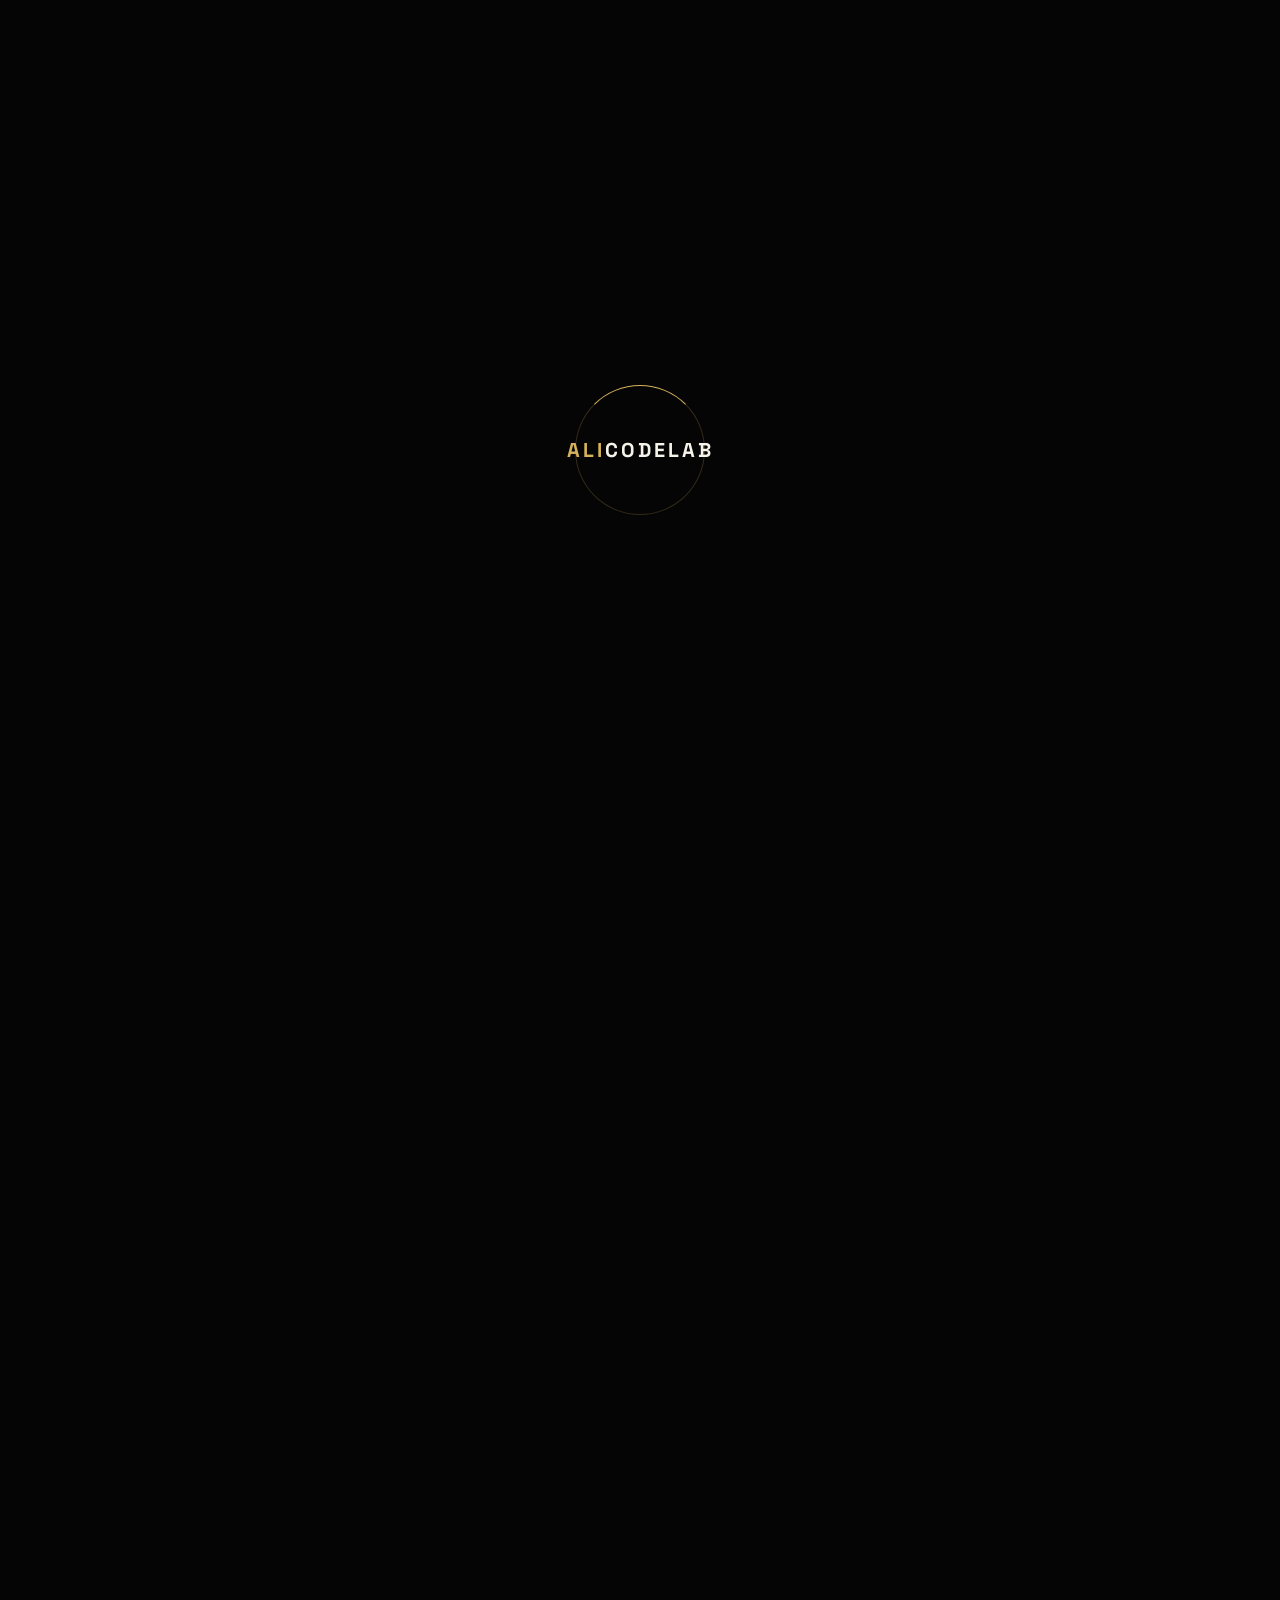
==== commit 71a97de9: "Refactor CSS for responsive design and layout" ====
--- a/index.html
+++ b/index.html
@@ -8,6 +8,10 @@
   <meta name="description"
     content="AliCodeLab — Professional software development, POS, inventory and business management solutions.">
   <meta name="theme-color" content="#050505">
+
+  <!-- PREMIUM BLACK + GOLD DEVELOPER FAVICON -->
+  <link rel="icon" type="image/svg+xml"
+    href="data:image/svg+xml,%3Csvg xmlns='http://www.w3.org/2000/svg' viewBox='0 0 64 64'%3E%3Cdefs%3E%3CradialGradient id='bg' cx='50%25' cy='35%25'%3E%3Cstop offset='0' stop-color='%23201b0f'/%3E%3Cstop offset='0.65' stop-color='%230d0d0d'/%3E%3Cstop offset='1' stop-color='%23030303'/%3E%3C/radialGradient%3E%3Cfilter id='glow'%3E%3CfeGaussianBlur stdDeviation='2.2' result='blur'/%3E%3CfeMerge%3E%3CfeMergeNode in='blur'/%3E%3CfeMergeNode in='SourceGraphic'/%3E%3C/feMerge%3E%3C/filter%3E%3C/defs%3E%3Crect x='3' y='3' width='58' height='58' rx='14' fill='url(%23bg)' stroke='%23d6b35a' stroke-width='2'/%3E%3Crect x='7' y='7' width='50' height='50' rx='11' fill='none' stroke='%23d6b35a' stroke-opacity='.18'/%3E%3Cpath d='M25 20 L14 32 L25 44' fill='none' stroke='%23d6b35a' stroke-width='4.5' stroke-linecap='round' stroke-linejoin='round' filter='url(%23glow)'/%3E%3Cpath d='M39 20 L50 32 L39 44' fill='none' stroke='%23d6b35a' stroke-width='4.5' stroke-linecap='round' stroke-linejoin='round' filter='url(%23glow)'/%3E%3Cpath d='M36 17 L28 47' fill='none' stroke='%23fff1c4' stroke-width='3.5' stroke-linecap='round'/%3E%3Ccircle cx='32' cy='10' r='1.5' fill='%23ffe6a0'/%3E%3C/svg%3E">
 
   <title>AliCodeLab | Software Developer</title>
 
@@ -32,6 +36,8 @@
 
     html {
       scroll-behavior: smooth;
+      max-width: 100%;
+      overflow-x: hidden;
     }
 
     body {
@@ -40,6 +46,13 @@
       color: var(--text);
       font-family: "DM Sans", sans-serif;
       overflow-x: hidden;
+      max-width: 100vw;
+      position: relative;
+    }
+
+    body.locked {
+      overflow: hidden;
+      height: 100vh;
     }
 
     body:before {
@@ -67,8 +80,163 @@
     }
 
     /* ================================
-   HEADER
-================================ */
+       PRELOADER
+    ================================= */
+
+    #preloader {
+      position: fixed;
+      inset: 0;
+      width: 100vw;
+      height: 100vh;
+      overflow: hidden;
+      background: var(--bg);
+      z-index: 999;
+      display: flex;
+      align-items: center;
+      justify-content: center;
+      transition: opacity .6s ease, visibility .6s ease;
+    }
+
+    #preloader.loaded {
+      opacity: 0;
+      visibility: hidden;
+      pointer-events: none;
+    }
+
+    .pre-wrap {
+      position: relative;
+      display: flex;
+      align-items: center;
+      justify-content: center;
+      width: 130px;
+      height: 130px;
+      max-width: 30vw;
+      max-height: 30vw;
+    }
+
+    .pre-ring {
+      position: absolute;
+      inset: 0;
+      border-radius: 50%;
+      border: 1px solid rgba(214, 179, 90, .22);
+      border-top-color: var(--gold);
+      animation: preSpin 1.1s linear infinite;
+    }
+
+    .pre-icon {
+      width: 64px;
+      height: 64px;
+      display: flex;
+      align-items: center;
+      justify-content: center;
+      gap: 1px;
+      border: 1px solid rgba(214, 179, 90, .55);
+      background:
+        radial-gradient(circle at 50% 40%,
+          rgba(214, 179, 90, .18),
+          rgba(214, 179, 90, .03) 65%,
+          transparent 100%);
+      color: var(--gold);
+      border-radius: 14px;
+      font: 700 30px "Space Grotesk", sans-serif;
+      position: absolute;
+      box-shadow:
+        0 0 25px rgba(214, 179, 90, .12),
+        inset 0 0 20px rgba(214, 179, 90, .06);
+      animation: preFloat 1.6s ease-in-out infinite;
+      z-index: 1;
+      transition: opacity .4s ease, transform .4s ease;
+    }
+
+    .pre-icon.fade-out {
+      opacity: 0;
+      transform: scale(.7);
+    }
+
+    .pre-icon:before {
+      content: "";
+      position: absolute;
+      inset: 5px;
+      border-radius: 10px;
+      border: 1px solid rgba(255, 255, 255, .04);
+      pointer-events: none;
+    }
+
+    .pre-icon span:first-child {
+      transform: translateX(2px);
+    }
+
+    .pre-icon span:last-child {
+      transform: translateX(-2px);
+    }
+
+    .pre-icon i {
+      font-style: normal;
+      color: #fff;
+      font-size: 27px;
+      opacity: .9;
+    }
+
+    .pre-label {
+      position: fixed;
+      left: 50%;
+      top: 50%;
+      transform: translate(-50%, -50%) scale(.8);
+      font: 700 20px "Space Grotesk", sans-serif;
+      letter-spacing: 3px;
+      color: var(--text);
+      white-space: nowrap;
+      opacity: 0;
+      transition: opacity .4s ease, transform .4s ease;
+      z-index: 1000;
+      max-width: 90vw;
+    }
+
+    .pre-label.show {
+      opacity: 1;
+      transform: translate(-50%, -50%) scale(1);
+    }
+
+    .pre-label b {
+      color: var(--gold);
+    }
+
+    @media(max-width:420px) {
+      .pre-label {
+        font-size: 15px;
+        letter-spacing: 2px;
+      }
+    }
+
+    @keyframes preSpin {
+      to {
+        transform: rotate(360deg);
+      }
+    }
+
+    @keyframes preFloat {
+
+      0%,
+      100% {
+        transform: translateY(0);
+      }
+
+      50% {
+        transform: translateY(-4px);
+      }
+    }
+
+    @media(prefers-reduced-motion:reduce) {
+
+      .pre-ring,
+      .pre-icon {
+        animation: none !important;
+      }
+    }
+
+    /* ================================
+       HEADER
+    ================================= */
 
     .site-header {
       height: 82px;
@@ -195,8 +363,8 @@
     }
 
     /* ================================
-   GENERAL
-================================ */
+       GENERAL
+    ================================= */
 
     .section {
       width: min(var(--max), 90vw);
@@ -304,6 +472,7 @@
       display: flex;
       gap: 35px;
       margin-top: 65px;
+      flex-wrap: wrap;
     }
 
     .mini-stats div {
@@ -324,25 +493,29 @@
     }
 
     /* ================================
-   HERO VISUAL
-================================ */
+       HERO VISUAL
+    ================================= */
 
     .hero-visual {
       min-height: 590px;
       display: grid;
       place-items: center;
+      width: 100%;
+      max-width: 100%;
+      overflow: hidden;
     }
 
     .orb-wrap {
-      width: min(530px, 90vw);
-      height: 530px;
+      width: min(530px, 85vw);
+      height: min(530px, 85vw);
       position: relative;
+      max-width: 100%;
     }
 
     .orb {
       position: absolute;
-      width: 310px;
-      height: 310px;
+      width: 58.5%;
+      height: 58.5%;
       left: 50%;
       top: 50%;
       transform: translate(-50%, -50%);
@@ -378,14 +551,14 @@
     }
 
     .ring-a {
-      width: 430px;
-      height: 160px;
+      width: 81%;
+      height: 30%;
       animation: spin 11s linear infinite;
     }
 
     .ring-b {
-      width: 500px;
-      height: 220px;
+      width: 94%;
+      height: 41.5%;
       transform: translate(-50%, -50%) rotate(-35deg);
       animation: spin 15s linear infinite reverse;
     }
@@ -416,6 +589,7 @@
       padding: 15px 18px;
       backdrop-filter: blur(10px);
       box-shadow: 0 20px 60px #000;
+      max-width: 42%;
     }
 
     .visual-card span {
@@ -444,8 +618,8 @@
     }
 
     /* ================================
-   MARQUEE
-================================ */
+       MARQUEE
+    ================================= */
 
     .marquee {
       border-top: 1px solid var(--line);
@@ -459,6 +633,8 @@
       color: #6f6d67;
       font: 600 12px "Space Grotesk";
       letter-spacing: 2px;
+      width: 100%;
+      max-width: 100vw;
     }
 
     .marquee-track {
@@ -487,8 +663,8 @@
     }
 
     /* ================================
-   INTRO
-================================ */
+       INTRO
+    ================================= */
 
     .intro-grid,
     .two-col {
@@ -537,8 +713,8 @@
     }
 
     /* ================================
-   FEATURES
-================================ */
+       FEATURES
+    ================================= */
 
     .feature-grid {
       display: grid;
@@ -580,11 +756,12 @@
     }
 
     /* ================================
-   DARK PANEL
-================================ */
+       DARK PANEL
+    ================================= */
 
     .dark-panel {
       width: 100%;
+      max-width: 100vw;
       padding-left: 10%;
       padding-right: 10%;
       background: linear-gradient(120deg, #101010, #070707);
@@ -594,6 +771,7 @@
       justify-content: space-between;
       align-items: center;
       gap: 70px;
+      flex-wrap: wrap;
     }
 
     .dark-panel h2 {
@@ -610,8 +788,8 @@
     }
 
     /* ================================
-   CTA
-================================ */
+       CTA
+    ================================= */
 
     .cta {
       text-align: center;
@@ -625,418 +803,8 @@
     }
 
     /* ================================
-   PAGE HERO
-================================ */
-
-    .page-hero {
-      padding-top: 150px;
-      padding-bottom: 100px;
-    }
-
-    .page-hero h1 {
-      max-width: 900px;
-    }
-
-    /* ================================
-   VALUES
-================================ */
-
-    .values {
-      display: grid;
-      grid-template-columns: repeat(3, 1fr);
-      gap: 1px;
-      background: var(--line);
-    }
-
-    .values article {
-      background: var(--bg);
-      padding: 40px;
-    }
-
-    .values b {
-      color: var(--gold);
-      font-size: 12px;
-    }
-
-    .values h3 {
-      font-size: 25px;
-      margin: 40px 0 12px;
-    }
-
-    .values p {
-      color: var(--muted);
-      line-height: 1.7;
-    }
-
-    /* ================================
-   QUOTE
-================================ */
-
-    .quote {
-      border-top: 1px solid var(--line);
-      text-align: center;
-    }
-
-    .quote span {
-      font: 100px Georgia;
-      color: var(--gold);
-      display: block;
-      height: 65px;
-    }
-
-    .quote h2 {
-      font-size: clamp(38px, 5vw, 68px);
-      letter-spacing: -3px;
-    }
-
-    /* ================================
-   SERVICES
-================================ */
-
-    .service-list {
-      padding-top: 30px;
-    }
-
-    .service {
-      display: grid;
-      grid-template-columns: 70px 1fr 30px;
-      gap: 30px;
-      padding: 45px 0;
-      border-top: 1px solid var(--line);
-      transition: .3s;
-    }
-
-    .service:last-child {
-      border-bottom: 1px solid var(--line);
-    }
-
-    .service>span {
-      color: var(--gold);
-      font-size: 12px;
-    }
-
-    .service h2 {
-      font-size: 34px;
-    }
-
-    .service p {
-      color: var(--muted);
-      max-width: 720px;
-      line-height: 1.7;
-    }
-
-    .service>b {
-      font-size: 22px;
-      color: var(--gold);
-    }
-
-    .tags {
-      display: flex;
-      gap: 8px;
-      flex-wrap: wrap;
-    }
-
-    .tags i {
-      font-style: normal;
-      font-size: 10px;
-      color: #bbb;
-      border: 1px solid var(--line);
-      padding: 7px 10px;
-    }
-
-    /* ================================
-   PROJECTS
-================================ */
-
-    .project-grid {
-      display: grid;
-      grid-template-columns: 1fr 1fr;
-      gap: 18px;
-    }
-
-    .project-card {
-      border: 1px solid var(--line);
-      background: #0a0a0a;
-      overflow: hidden;
-    }
-
-    .project-card.featured {
-      grid-column: 1/-1;
-      display: grid;
-      grid-template-columns: 1.2fr 1fr;
-    }
-
-    .mock-screen {
-      height: 350px;
-      background: radial-gradient(circle at 50% 20%, #252015, #090909);
-      border-bottom: 1px solid var(--line);
-      padding: 35px;
-      position: relative;
-      overflow: hidden;
-    }
-
-    .featured .mock-screen {
-      height: 440px;
-      border: 0;
-    }
-
-    .mock-top {
-      display: flex;
-      justify-content: space-between;
-      color: var(--gold);
-      font: 700 12px "Space Grotesk";
-    }
-
-    .mock-top small {
-      color: #888;
-    }
-
-    .mock-chart {
-      position: absolute;
-      left: 45px;
-      right: 45px;
-      bottom: 70px;
-      height: 150px;
-      display: flex;
-      align-items: end;
-      gap: 10px;
-    }
-
-    .mock-chart i {
-      flex: 1;
-      background: linear-gradient(#d6b35a, #4e3f1c);
-      border-radius: 4px 4px 0 0;
-      height: 30%;
-      animation: bars 3s ease-in-out infinite alternate;
-    }
-
-    .mock-chart i:nth-child(2) {
-      height: 55%;
-    }
-
-    .mock-chart i:nth-child(3) {
-      height: 42%;
-    }
-
-    .mock-chart i:nth-child(4) {
-      height: 75%;
-    }
-
-    .mock-chart i:nth-child(5) {
-      height: 62%;
-    }
-
-    .mock-chart i:nth-child(6) {
-      height: 90%;
-    }
-
-    .mock-cards {
-      position: absolute;
-      bottom: 25px;
-      left: 45px;
-      right: 45px;
-      display: flex;
-      gap: 10px;
-    }
-
-    .mock-cards b {
-      flex: 1;
-      border: 1px solid var(--line);
-      padding: 10px;
-      font-size: 10px;
-      color: #999;
-    }
-
-    .project-info {
-      padding: 28px;
-    }
-
-    .project-info>span {
-      font-size: 10px;
-      color: var(--gold);
-      letter-spacing: 2px;
-    }
-
-    .project-info h2 {
-      font-size: 27px;
-      margin: 13px 0;
-    }
-
-    .project-info p {
-      color: var(--muted);
-      line-height: 1.7;
-    }
-
-    /* ================================
-   POS MOCKUP
-================================ */
-
-    .pos {
-      display: grid;
-      grid-template-columns: 1fr 1fr;
-      gap: 15px;
-    }
-
-    .pos-menu,
-    .pos-cart {
-      background: #111;
-      border: 1px solid var(--line);
-      padding: 20px;
-      display: flex;
-      flex-direction: column;
-      gap: 15px;
-      font-size: 12px;
-    }
-
-    .pos-menu>b,
-    .pos-cart>b {
-      color: var(--gold);
-    }
-
-    .pos-cart strong {
-      color: var(--gold);
-      font-size: 22px;
-      margin-top: auto;
-    }
-
-    /* ================================
-   STOCK
-================================ */
-
-    .stock-bars {
-      position: absolute;
-      bottom: 45px;
-      left: 45px;
-      right: 45px;
-      height: 220px;
-      display: flex;
-      gap: 22px;
-      align-items: end;
-    }
-
-    .stock-bars i {
-      flex: 1;
-      background: linear-gradient(#d6b35a, #2e2614);
-      border-radius: 5px 5px 0 0;
-    }
-
-    .report-number {
-      font: 700 48px "Space Grotesk";
-      color: var(--gold);
-      margin-top: 20px;
-    }
-
-    .report-lines {
-      margin-top: 45px;
-      display: grid;
-      gap: 20px;
-    }
-
-    .report-lines i {
-      height: 10px;
-      background: #28251d;
-      width: 90%;
-    }
-
-    .report-lines i:nth-child(2) {
-      width: 70%;
-    }
-
-    .report-lines i:nth-child(3) {
-      width: 82%;
-    }
-
-    .report-lines i:nth-child(4) {
-      width: 52%;
-    }
-
-    /* ================================
-   CONTACT
-================================ */
-
-    .contact-grid {
-      display: grid;
-      grid-template-columns: 1fr 1fr;
-      gap: 100px;
-    }
-
-    .contact-copy h2 {
-      font-size: clamp(45px, 5vw, 70px);
-      letter-spacing: -3px;
-      margin: 22px 0;
-    }
-
-    .contact-copy>p {
-      color: var(--muted);
-      line-height: 1.8;
-      max-width: 500px;
-    }
-
-    .contact-items {
-      margin-top: 50px;
-      display: grid;
-      gap: 20px;
-    }
-
-    .contact-items a {
-      color: #fff;
-      text-decoration: none;
-      border-top: 1px solid var(--line);
-      padding-top: 18px;
-    }
-
-    .contact-items small {
-      display: block;
-      color: var(--gold);
-      font-size: 9px;
-      letter-spacing: 2px;
-      margin-bottom: 7px;
-    }
-
-    .contact-items strong {
-      font-size: 18px;
-    }
-
-    .contact-form {
-      background: #0b0b0b;
-      border: 1px solid var(--line);
-      padding: 35px;
-    }
-
-    .contact-form label {
-      display: block;
-      color: #aaa;
-      font-size: 12px;
-      margin-bottom: 22px;
-    }
-
-    .contact-form input,
-    .contact-form textarea {
-      display: block;
-      width: 100%;
-      margin-top: 8px;
-      background: #050505;
-      border: 1px solid var(--line);
-      color: #fff;
-      padding: 14px;
-      font: inherit;
-      outline: 0;
-    }
-
-    .contact-form input:focus,
-    .contact-form textarea:focus {
-      border-color: var(--gold);
-    }
-
-    .form-note {
-      font-size: 10px;
-      color: #666;
-      line-height: 1.5;
-    }
-
-    /* ================================
-   FOOTER
-================================ */
+       FOOTER
+    ================================= */
 
     footer {
       border-top: 1px solid var(--line);
@@ -1055,8 +823,8 @@
     }
 
     /* ================================
-   REVEAL
-================================ */
+       REVEAL
+    ================================= */
 
     .reveal {
       opacity: 0;
@@ -1070,8 +838,8 @@
     }
 
     /* ================================
-   ANIMATIONS
-================================ */
+       ANIMATIONS
+    ================================= */
 
     @keyframes float {
       50% {
@@ -1095,22 +863,15 @@
       }
     }
 
-    @keyframes bars {
-      to {
-        opacity: .65;
-        transform: scaleY(.88);
-        transform-origin: bottom;
-      }
-    }
-
     /* ================================
-   MOBILE
-================================ */
+       MOBILE
+    ================================= */
 
     @media(max-width:800px) {
 
       .site-header {
         height: 70px;
+        padding: 0 6vw;
       }
 
       .menu-toggle {
@@ -1139,48 +900,47 @@
       }
 
       .section {
-        padding: 80px 0;
+        padding: 70px 0;
+        width: 90vw;
       }
 
       .hero {
         grid-template-columns: 1fr;
         min-height: auto;
-        padding-top: 80px;
+        padding-top: 60px;
+        gap: 20px;
       }
 
       .hero-visual {
-        min-height: 420px;
+        min-height: 340px;
+        order: -1;
       }
 
       .orb-wrap {
-        height: 420px;
-      }
-
-      .orb {
-        width: 230px;
-        height: 230px;
-      }
-
-      .ring-a {
-        width: 330px;
-      }
-
-      .ring-b {
-        width: 390px;
-      }
-
-      .card-top {
-        right: 0;
-      }
-
-      .card-bottom {
-        left: 0;
+        width: 78vw;
+        height: 78vw;
+        max-width: 340px;
+        max-height: 340px;
+      }
+
+      .visual-card {
+        padding: 10px 12px;
+        max-width: 40%;
+      }
+
+      .visual-card b {
+        font-size: 13px;
+      }
+
+      .visual-card span,
+      .visual-card small {
+        font-size: 9px;
       }
 
       .mini-stats {
         gap: 16px;
         flex-wrap: wrap;
-        margin-top: 45px;
+        margin-top: 40px;
       }
 
       .intro-grid,
@@ -1190,41 +950,20 @@
       }
 
       .feature-grid,
-      .values,
       .project-grid,
       .contact-grid {
         grid-template-columns: 1fr;
       }
 
-      .project-card.featured {
-        grid-column: auto;
-        display: block;
-      }
-
-      .featured .mock-screen {
-        height: 330px;
-      }
-
-      .service {
-        grid-template-columns: 40px 1fr;
-      }
-
-      .service>b {
-        display: none;
-      }
-
-      .service h2 {
-        font-size: 25px;
-      }
-
       .dark-panel {
         display: block;
-        padding-left: 5vw;
-        padding-right: 5vw;
+        padding-left: 6vw;
+        padding-right: 6vw;
       }
 
       .dark-panel p {
         margin-top: 30px;
+        max-width: 100%;
       }
 
       .cta h2 {
@@ -1234,11 +973,7 @@
       footer {
         flex-direction: column;
         align-items: flex-start;
-      }
-
-      .page-hero h1 {
-        font-size: 58px;
-        letter-spacing: -3px;
+        padding: 30px 6vw;
       }
 
       .logo {
@@ -1251,11 +986,27 @@
         height: 31px;
         font-size: 15px;
       }
+
+      h1 {
+        letter-spacing: -3px;
+      }
+    }
+
+    @media(max-width:420px) {
+      .orb-wrap {
+        width: 82vw;
+        height: 82vw;
+      }
+
+      .visual-card {
+        max-width: 44%;
+        padding: 8px 10px;
+      }
     }
 
     /* ================================
-   REDUCED MOTION
-================================ */
+       REDUCED MOTION
+    ================================= */
 
     @media(prefers-reduced-motion:reduce) {
 
@@ -1265,21 +1016,36 @@
 
       .orb,
       .ring-a,
-      .ring-b,
-      .mock-chart i {
+      .ring-b {
         animation: none !important;
       }
     }
   </style>
 </head>
 
-<body>
+<body class="locked">
+
+  <!-- ================================
+       PRELOADER
+  ================================= -->
+
+  <div id="preloader">
+    <div class="pre-wrap">
+      <div class="pre-ring"></div>
+      <div class="pre-icon" aria-hidden="true">
+        <span>&lt;</span>
+        <i>/</i>
+        <span>&gt;</span>
+      </div>
+      <div class="pre-label" id="preLabel"><b>ALI</b>CODELAB</div>
+    </div>
+  </div>
 
   <div class="cursor-glow"></div>
 
   <!-- ================================
-     HEADER
-================================ -->
+       HEADER
+  ================================= -->
 
   <header class="site-header">
 
@@ -1318,8 +1084,8 @@
   </header>
 
   <!-- ================================
-     MAIN
-================================ -->
+       MAIN
+  ================================= -->
 
   <main>
 
@@ -1568,8 +1334,8 @@
   </main>
 
   <!-- ================================
-     FOOTER
-================================ -->
+       FOOTER
+  ================================= -->
 
   <footer>
 
@@ -1602,10 +1368,39 @@
   </footer>
 
   <!-- ================================
-     JAVASCRIPT
-================================ -->
+       JAVASCRIPT
+  ================================= -->
 
   <script>
+
+    /* PRELOADER */
+
+    window.addEventListener('load', () => {
+
+      const pre = document.getElementById('preloader');
+      const icon = document.querySelector('.pre-icon');
+      const label = document.getElementById('preLabel');
+      const body = document.body;
+
+      setTimeout(() => {
+
+        icon.classList.add('fade-out');
+        label.classList.add('show');
+
+        setTimeout(() => {
+
+          pre.classList.add('loaded');
+          body.classList.remove('locked');
+
+          pre.addEventListener('transitionend', () => {
+            pre.remove();
+          }, { once: true });
+
+        }, 700);
+
+      }, 900);
+
+    });
 
     /* MOBILE MENU */
 
